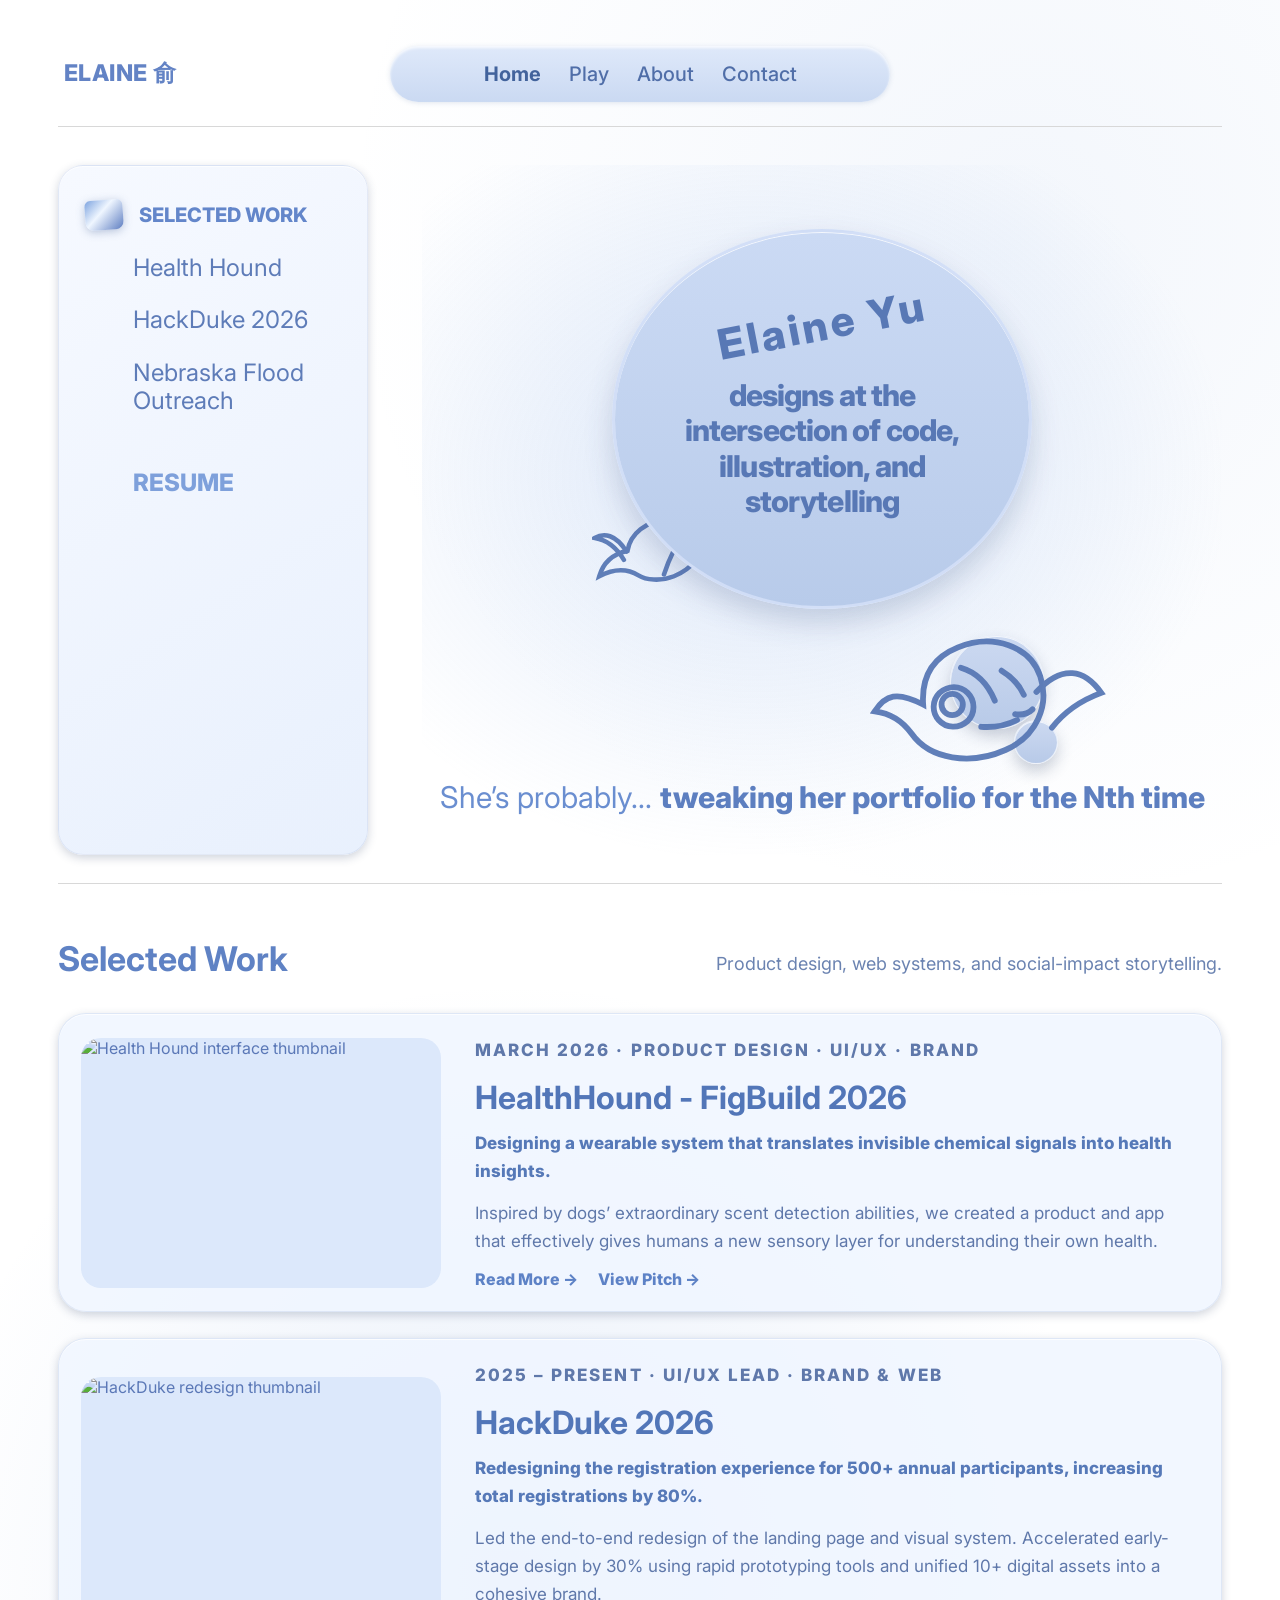
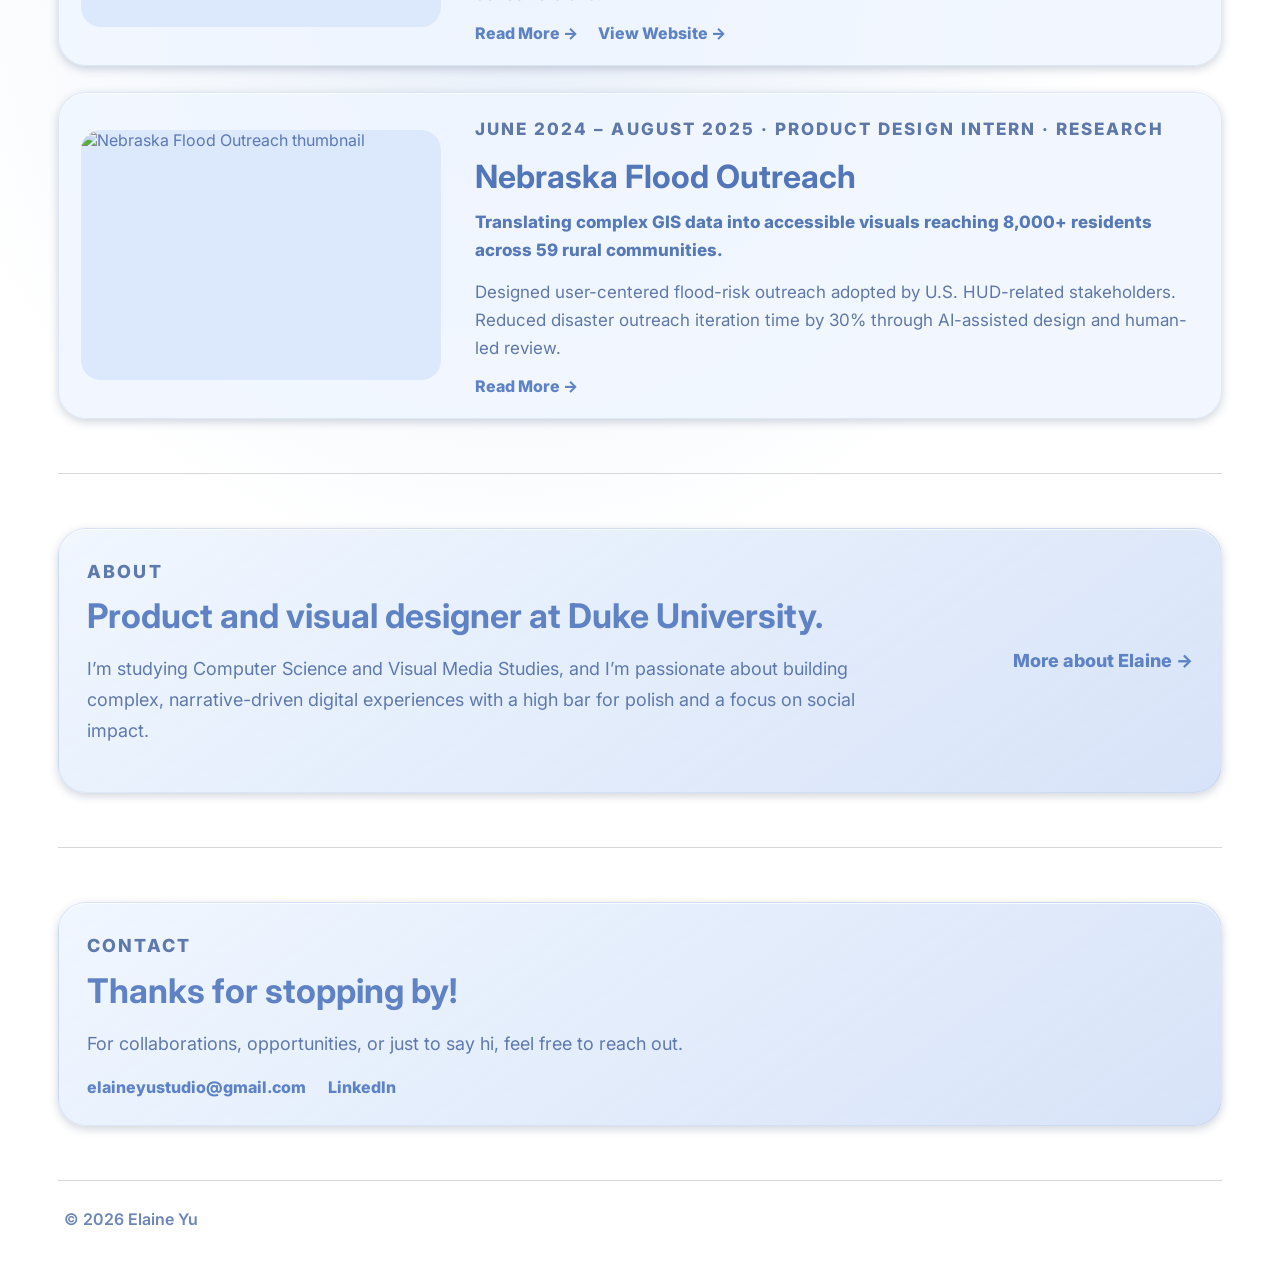
==== index.html @ 8de51269 "Add files via upload" ====
<!DOCTYPE html>
<html lang="en">
<head>
  <meta charset="UTF-8" />
  <meta name="viewport" content="width=device-width, initial-scale=1.0" />
  <title>Elaine 俞</title>
  <link rel="stylesheet" href="styles.css" />
  <link rel="preconnect" href="https://fonts.googleapis.com">
  <link rel="preconnect" href="https://fonts.gstatic.com" crossorigin>
  <link href="https://fonts.googleapis.com/css2?family=Inter:wght@300;400;500;600;700;800&display=swap" rel="stylesheet">
  <link rel="icon" href="assets/dragon png - left facing copy.png">
</head>
<body>
  <div class="page-shell">
    <header class="site-header">
      <a class="logo" href="index.html">ELAINE 俞</a>
      <nav class="top-nav" aria-label="Primary navigation">
        <a class="active" href="index.html">Home</a>
        <a href="play.html">Play</a>
        <a href="about.html">About</a>
        <a href="#contact">Contact</a>
      </nav>
    </header>

    <main>
      <section class="landing-stage" id="home">
        <aside class="side-card home-sidebar" aria-label="Selected work navigation">
          <div class="folder-title"><span class="folder-icon">▰</span><span>Selected Work</span></div>
          <a href="#healthhound">Health Hound</a>
          <a href="#hackduke">HackDuke 2026</a>
          <a href="#flood">Nebraska Flood<br>Outreach</a>
          <a class="resume-link" href="assets/Elaine Yu Resume.pdf">Resume</a>
        </aside>

        <section class="dream-panel" aria-label="Intro">
          <img class="fish fish-left" src="assets/hero/fish-left.svg" alt="" onerror="this.style.display='none'">
          <div class="bubble bubble-main">
            <div class="bubble-name">Elaine Yu</div>
            <h1>designs at the intersection of code, illustration, and storytelling</h1>
          </div>
          <div class="bubble bubble-small bubble-one"></div>
          <div class="bubble bubble-small bubble-two"></div>
          <img class="fish fish-right" src="assets/hero/fish-right.svg" alt="" onerror="this.style.display='none'">
          <p class="hero-subtitle">She’s probably... <span id="hero-action">tweaking her portfolio for the Nth time</span></p>
        </section>
      </section>

      <section class="section" id="work">
        <div class="section-heading-row">
          <h2>Selected Work</h2>
          <p>Product design, web systems, and social-impact storytelling.</p>
        </div>

        <div class="work-list">
          <article class="work-card" id="healthhound">
            <div class="work-thumb"><img src="assets/health hound/health hound ss 2.png" alt="Health Hound interface thumbnail"></div>
            <div class="work-copy">
              <p class="eyebrow">March 2026 · Product Design · UI/UX · Brand</p>
              <h3>HealthHound - FigBuild 2026</h3>
              <p class="impact">Designing a wearable system that translates invisible chemical signals into health insights.</p>
              <p>Inspired by dogs’ extraordinary scent detection abilities, we created a product and app that effectively gives humans a new sensory layer for understanding their own health.</p>
              <div class="inline-links">
                <a href="work/healthhound.html">Read More →</a>
                <a href="https://www.figma.com/deck/ydabbmcwUAiDGAld7GBEkF/HealthHound---Send-Share-vers?node-id=2-229&t=3fCmq80VfPmeaaWy-1" target="_blank" rel="noopener noreferrer">View Pitch →</a>
              </div>
            </div>
          </article>

          <article class="work-card" id="hackduke">
            <div class="work-thumb"><img src="assets/hackduke page/landing page - by elaine (better vers) + big.png" alt="HackDuke redesign thumbnail"></div>
            <div class="work-copy">
              <p class="eyebrow">2025 – Present · UI/UX Lead · Brand & Web</p>
              <h3>HackDuke 2026</h3>
              <p class="impact">Redesigning the registration experience for 500+ annual participants, increasing total registrations by 80%.</p>
              <p>Led the end-to-end redesign of the landing page and visual system. Accelerated early-stage design by 30% using rapid prototyping tools and unified 10+ digital assets into a cohesive brand.</p>
              <div class="inline-links">
                <a href="work/hackduke-2026.updated.html">Read More →</a>
                <a href="https://2026.hackduke.org/" target="_blank" rel="noopener noreferrer">View Website →</a>
              </div>
            </div>
          </article>

          <article class="work-card" id="flood">
            <div class="work-thumb"><img src="assets/NE flood page/landing page - updated.png" alt="Nebraska Flood Outreach thumbnail"></div>
            <div class="work-copy">
              <p class="eyebrow">June 2024 – August 2025 · Product Design Intern · Research</p>
              <h3>Nebraska Flood Outreach</h3>
              <p class="impact">Translating complex GIS data into accessible visuals reaching 8,000+ residents across 59 rural communities.</p>
              <p>Designed user-centered flood-risk outreach adopted by U.S. HUD-related stakeholders. Reduced disaster outreach iteration time by 30% through AI-assisted design and human-led review.</p>
              <div class="inline-links">
                <a href="work/nebraska-flood.updated.html">Read More →</a>
              </div>
            </div>
          </article>
        </div>
      </section>

      <section class="section about-preview" id="about-preview">
        <div class="soft-panel two-col">
          <div>
            <p class="eyebrow">About</p>
            <h2>Product and visual designer at Duke University.</h2>
            <p>I’m studying Computer Science and Visual Media Studies, and I’m passionate about building complex, narrative-driven digital experiences with a high bar for polish and a focus on social impact.</p>
          </div>
          <a class="round-button" href="about.html">More about Elaine →</a>
        </div>
      </section>

      <section class="section contact" id="contact">
        <div class="soft-panel">
          <p class="eyebrow">Contact</p>
          <h2>Thanks for stopping by!</h2>
          <p>For collaborations, opportunities, or just to say hi, feel free to reach out.</p>
          <div class="contact-links">
            <a href="mailto:elaineyustudio@gmail.com">elaineyustudio@gmail.com</a>
            <a href="https://www.linkedin.com/in/elaine-yu1/" target="_blank" rel="noopener noreferrer">LinkedIn</a>
          </div>
        </div>
      </section>
    </main>

    <footer class="site-footer">© <span id="year"></span> Elaine Yu</footer>
  </div>

  <script src="script.js"></script>
</body>
</html>
---- styles.css ----
:root{
  --ink:#5b78b7;
  --ink-dark:#4f6faa;
  --ink-soft:#7ea0db;
  --panel:#edf4ff;
  --panel-deep:#cbdaf4;
  --line:#d8d8d8;
  --shadow:0 3px 10px rgba(42,58,95,.22), inset 0 1px 0 rgba(255,255,255,.75);
  --shadow-big:0 14px 28px rgba(58,83,130,.22), inset 0 1px 0 rgba(255,255,255,.8);
  --radius:28px;
  --max:1820px;
}
*{box-sizing:border-box}
html{scroll-behavior:smooth}
body{
  margin:0;
  min-height:100vh;
  font-family:Inter,system-ui,-apple-system,BlinkMacSystemFont,"Segoe UI",sans-serif;
  color:var(--ink);
  background:
    radial-gradient(circle at 40% 55%, rgba(124,163,222,.18), transparent 34%),
    radial-gradient(circle at 80% 8%, rgba(124,163,222,.09), transparent 24%),
    #fff;
}
body::before{
  content:"";
  position:fixed;
  inset:0;
  pointer-events:none;
  opacity:.34;
  background-image:radial-gradient(rgba(71,93,135,.28) .65px, transparent .65px);
  background-size:18px 18px;
}
a{color:inherit}
.page-shell{
  position:relative;
  width:min(var(--max),100%);
  margin:0 auto;
  padding:46px 58px 42px;
}
.site-header{
  display:grid;
  grid-template-columns:1fr auto 1fr;
  align-items:center;
  gap:24px;
  border-bottom:1px solid var(--line);
  padding:0 6px 24px;
}
.logo{
  grid-column:1;
  justify-self:start;
  text-decoration:none;
  font-size:clamp(22px,1.8vw,32px);
  line-height:1;
  font-weight:800;
  letter-spacing:.02em;
  color:#6383c5;
}
.top-nav{
  grid-column:2;
  display:flex;
  align-items:center;
  justify-content:center;
  gap:42px;
  min-width:590px;
  padding:16px 38px;
  border-radius:999px;
  background:linear-gradient(180deg,#dfe9fa,#cad9f2);
  box-shadow:inset 0 2px 3px rgba(255,255,255,.8), 0 1px 5px rgba(75,104,154,.16);
}
.top-nav a{
  text-decoration:none;
  font-size:clamp(20px,1.35vw,27px);
  font-weight:500;
  color:#506ea8;
}
.top-nav a.active{font-weight:700;color:#42639c}
main{border-bottom:1px solid var(--line)}
.landing-stage{
  min-height:720px;
  display:grid;
  grid-template-columns:310px minmax(0,1fr);
  gap:54px;
  padding:38px 0 28px;
}
.side-card{
  background:linear-gradient(145deg,rgba(246,249,255,.98),rgba(232,240,253,.98));
  border:1px solid rgba(96,127,183,.12);
  border-radius:25px;
  box-shadow:var(--shadow);
  padding:34px 26px;
}
.home-sidebar{height:690px;align-self:start}
.folder-title,.side-card h2{
  margin:0 0 24px;
  font-size:25px;
  line-height:1.1;
  text-transform:uppercase;
  font-weight:800;
  color:#6386ca;
}
.folder-title{display:flex;align-items:center;gap:16px;font-size:20px}
.folder-icon{
  display:inline-flex;
  width:38px;height:30px;
  color:transparent;
  border-radius:6px 6px 8px 8px;
  background:linear-gradient(135deg,#7da3df,#eff6ff 42%,#5d7dc1);
  box-shadow:0 2px 8px rgba(68,96,153,.35);
  transform:rotate(-4deg);
}
.side-card a{
  display:block;
  text-decoration:none;
  margin:0 0 24px 48px;
  font-size:24px;
  line-height:1.18;
  color:#5e7cb8;
}
.side-card a:hover{text-decoration:underline}
.resume-link,.bottom-side-section h2{margin-top:54px!important;text-transform:uppercase;font-weight:800;color:#7ea0db!important}
.dream-panel{
  position:relative;
  min-height:690px;
  overflow:hidden;
  border-radius:18px;
  background:radial-gradient(ellipse at 42% 45%,rgba(148,182,235,.28),rgba(148,182,235,.12) 42%,transparent 72%);
}
.bubble-main{
  position:absolute;
  top:64px;
  left:50%;
  transform:translateX(-50%);
  width:480px;
  height:430px;
  border-radius:50%;
  display:flex;
  flex-direction:column;
  align-items:center;
  justify-content:center;
  text-align:center;
  padding:62px;
  background:linear-gradient(180deg,#cbdaf4,#b8cbea);
  color:#5878b5;
  box-shadow:var(--shadow-big);
  border:3px solid rgba(213,225,248,.85);
}
.bubble-name{
  font-size:48px;
  letter-spacing:.08em;
  font-weight:800;
  transform:rotate(-11deg);
  margin:-20px 0 28px;
}
.bubble-main h1{
  margin:0;
  font-size:34px;
  line-height:1.17;
  letter-spacing:-.03em;
  font-weight:800;
}
.bubble-small{
  position:absolute;
  border-radius:50%;
  background:linear-gradient(180deg,#ccd9f1,#b8cae8);
  border:1px solid rgba(255,255,255,.65);
  box-shadow:0 8px 15px rgba(47,63,97,.24), inset 0 1px 0 rgba(255,255,255,.8);
}
.bubble-one{width:94px;height:94px;left:66%;top:470px}.bubble-two{width:44px;height:44px;left:74%;top:555px}
.fish{position:absolute;width:160px;opacity:.9;filter:drop-shadow(0 2px 0 rgba(55,82,136,.12))}
.fish-left{left:180px;top:340px}.fish-right{right:170px;top:485px;width:220px}
.fish[src$="svg"]{display:block}
.dream-panel::before,.dream-panel::after{
  content:"";position:absolute;opacity:.95;pointer-events:none;background-repeat:no-repeat;background-size:contain;
}
.dream-panel::before{
  width:168px;height:82px;left:170px;top:342px;
  background-image:url("data:image/svg+xml,%3Csvg width='180' height='90' viewBox='0 0 180 90' fill='none' xmlns='http://www.w3.org/2000/svg'%3E%3Cpath d='M39 48c-18 4-27 14-31 28 15-8 30-9 43-1 8 5 24 7 39 1 20-8 33-25 34-42C126 17 107 8 84 12 59 16 42 29 39 48Z' stroke='%235878b5' stroke-width='5' stroke-linecap='round'/%3E%3Cpath d='M38 49C26 30 13 28 3 34c13 2 23 9 32 24M79 74c6-18 12-31 21-42M122 31c19-8 36-4 48 9-14 4-28 3-42-2' stroke='%235878b5' stroke-width='5' stroke-linecap='round'/%3E%3Ccircle cx='98' cy='25' r='7' stroke='%235878b5' stroke-width='5'/%3E%3C/svg%3E");
}
.dream-panel::after{
  width:245px;height:160px;right:110px;top:460px;
  background-image:url("data:image/svg+xml,%3Csvg width='250' height='165' viewBox='0 0 250 165' fill='none' xmlns='http://www.w3.org/2000/svg'%3E%3Cpath d='M58 82C31 68 19 72 8 89c16 2 28 9 38 23 19 27 61 33 97 17 32-14 46-46 36-76-10-31-49-45-85-30-25 10-38 29-36 59Z' stroke='%235878b5' stroke-width='6' stroke-linecap='round'/%3E%3Cpath d='M175 69c27-29 50-23 67 1-19 7-37 18-51 36M97 44c17 5 28 17 35 34M139 47c10 6 18 14 23 25M118 105c14 1 25-1 37-7M153 92c7 1 13 0 18-5M75 70c9-8 21-8 29 0 8 8 8 21 0 29-9 8-22 8-30-1-7-8-7-20 1-28Z' stroke='%235878b5' stroke-width='6' stroke-linecap='round'/%3E%3Ccircle cx='88' cy='82' r='11' stroke='%235878b5' stroke-width='6'/%3E%3C/svg%3E");
}
.hero-subtitle{
  position:absolute;
  left:0;right:0;bottom:40px;
  margin:0;
  text-align:center;
  font-size:30px;
  color:#6a8ed0;
}
#hero-action{font-weight:800;transition:opacity .2s ease;color:#5d7fc0}
.section{padding:54px 0;border-top:1px solid var(--line)}
.section-heading-row{display:flex;justify-content:space-between;gap:24px;align-items:end;margin-bottom:34px}.section-heading-row h2,.contact h2,.about-preview h2{margin:0;font-size:34px;color:#5f82c4}.section-heading-row p{max-width:520px;margin:0;font-size:18px;line-height:1.6;color:#6b83b1}.work-list{display:grid;gap:26px}.work-card{display:grid;grid-template-columns:360px 1fr;gap:34px;align-items:center;padding:22px;border-radius:28px;background:rgba(240,246,255,.82);box-shadow:var(--shadow);border:1px solid rgba(105,135,190,.14)}.work-thumb{height:250px;border-radius:20px;overflow:hidden;background:#dce8fb}.work-thumb img,.photo-card img,.art-card img,.art-card video{width:100%;height:100%;object-fit:cover;display:block}.work-copy h3{margin:4px 0 12px;font-size:32px;color:#5276b8}.eyebrow{margin:0 0 8px;font-size:13px;text-transform:uppercase;letter-spacing:.12em;font-weight:800;color:#7ea0db}.work-copy p{margin:0 0 14px;font-size:17px;line-height:1.65;color:#5f78aa}.impact{font-weight:800;color:#5679b8!important}.inline-links{display:flex;gap:20px;flex-wrap:wrap}.inline-links a,.contact-links a,.round-button{font-weight:800;text-decoration:none;color:#5d82c6}.inline-links a:hover,.contact-links a:hover,.round-button:hover{text-decoration:underline}.soft-panel{border-radius:28px;background:linear-gradient(145deg,rgba(239,246,255,.94),rgba(205,220,246,.8));box-shadow:var(--shadow);border:1px solid rgba(99,132,194,.14);padding:28px}.two-col{display:flex;align-items:center;justify-content:space-between;gap:28px}.soft-panel p{font-size:18px;line-height:1.7;color:#5e79ad;max-width:780px}.round-button{white-space:nowrap;font-size:18px}.contact-links{display:flex;gap:22px;flex-wrap:wrap}.site-footer{padding:28px 6px 0;color:#6c86b8;font-weight:600}.about-grid-page{display:grid;grid-template-columns:310px minmax(0,1fr) 690px;gap:54px;padding:38px 0 28px;min-height:690px}.tall-sidebar{min-height:690px}.side-section h2{text-transform:none;font-size:26px;margin-bottom:18px}.side-section a{margin-left:30px}.bottom-side-section{margin-top:80px}.about-content-stack{display:flex;flex-direction:column;gap:30px}.about-story{min-height:450px}.about-story h1,.about-story h2,.play-intro h1{margin:0 0 14px;color:#6386ca;font-size:24px}.about-story h2{margin-top:24px}.experience-panel h2{margin:0 0 20px;font-size:22px;color:#6386ca}.experience-row{display:grid;grid-template-columns:42px minmax(0,1fr) 140px;align-items:center;gap:16px;margin:13px 0;color:#5e7cb8;font-size:18px}.experience-row img{width:36px;height:36px;object-fit:contain}.experience-row time{font-size:12px;text-align:right}.photo-grid{display:grid;grid-template-columns:1fr 1fr;gap:22px}.photo-card{position:relative;margin:0;min-height:320px;border-radius:28px;overflow:hidden;background:linear-gradient(135deg,#d7e5fb,#b9cceb);box-shadow:var(--shadow);border:1px solid rgba(99,132,194,.14)}.photo-card figcaption{position:absolute;left:14px;right:14px;bottom:12px;text-align:center;padding:9px 14px;border-radius:14px;background:rgba(60,74,95,.7);color:#fff;font-weight:800;letter-spacing:.06em}.missing-image::before{content:"image";position:absolute;inset:0;display:grid;place-items:center;color:#fff;font-weight:800;font-size:24px}.play-page{display:grid;grid-template-columns:310px minmax(0,1fr);gap:54px;padding:38px 0 28px}.play-intro{margin-bottom:28px}.play-intro p{max-width:620px}.art-modern-grid{column-count:3;column-gap:20px}.art-card{display:inline-block;width:100%;position:relative;margin:0 0 20px;border-radius:26px;overflow:hidden;break-inside:avoid;min-height:250px;background:#cbdaf4;box-shadow:var(--shadow);transition:transform .2s ease}.art-card:hover{transform:translateY(-5px)}.art-card.wide{min-height:320px}.art-card.tall{min-height:460px}.art-card::after{content:"";position:absolute;inset:0;background:linear-gradient(transparent 58%,rgba(36,48,72,.72))}.art-card span{position:absolute;left:18px;right:18px;bottom:16px;z-index:2;display:flex;justify-content:space-between;gap:16px;align-items:end;color:#fff}.art-card b{font-size:15px}.art-card small{text-transform:uppercase;font-weight:800;font-size:12px;white-space:nowrap}
@media (max-width:1300px){.about-grid-page{grid-template-columns:290px 1fr}.photo-grid{grid-column:2;grid-template-columns:repeat(4,1fr)}.photo-card{min-height:240px}.top-nav{min-width:500px;gap:28px}.bubble-main{width:420px;height:380px}.bubble-name{font-size:42px}.bubble-main h1{font-size:30px}}
@media (max-width:900px){.page-shell{padding:28px 20px}.site-header{display:flex;flex-direction:column;align-items:flex-start}.top-nav{min-width:0;width:100%;gap:20px;justify-content:space-around;padding:13px}.top-nav a{font-size:18px}.landing-stage,.about-grid-page,.play-page{display:block}.side-card{min-height:auto;margin-bottom:28px}.home-sidebar{height:auto}.dream-panel{min-height:600px}.bubble-main{width:320px;height:320px;padding:38px}.bubble-name{font-size:32px}.bubble-main h1{font-size:24px}.hero-subtitle{font-size:22px;bottom:30px}.work-card{grid-template-columns:1fr}.work-thumb{height:220px}.section-heading-row,.two-col{display:block}.photo-grid{grid-template-columns:1fr 1fr}.art-modern-grid{column-count:1}.side-card a{margin-left:0}.fish-left,.dream-panel::before{left:20px}.fish-right,.dream-panel::after{right:20px}.bubble-one,.bubble-two{display:none}}
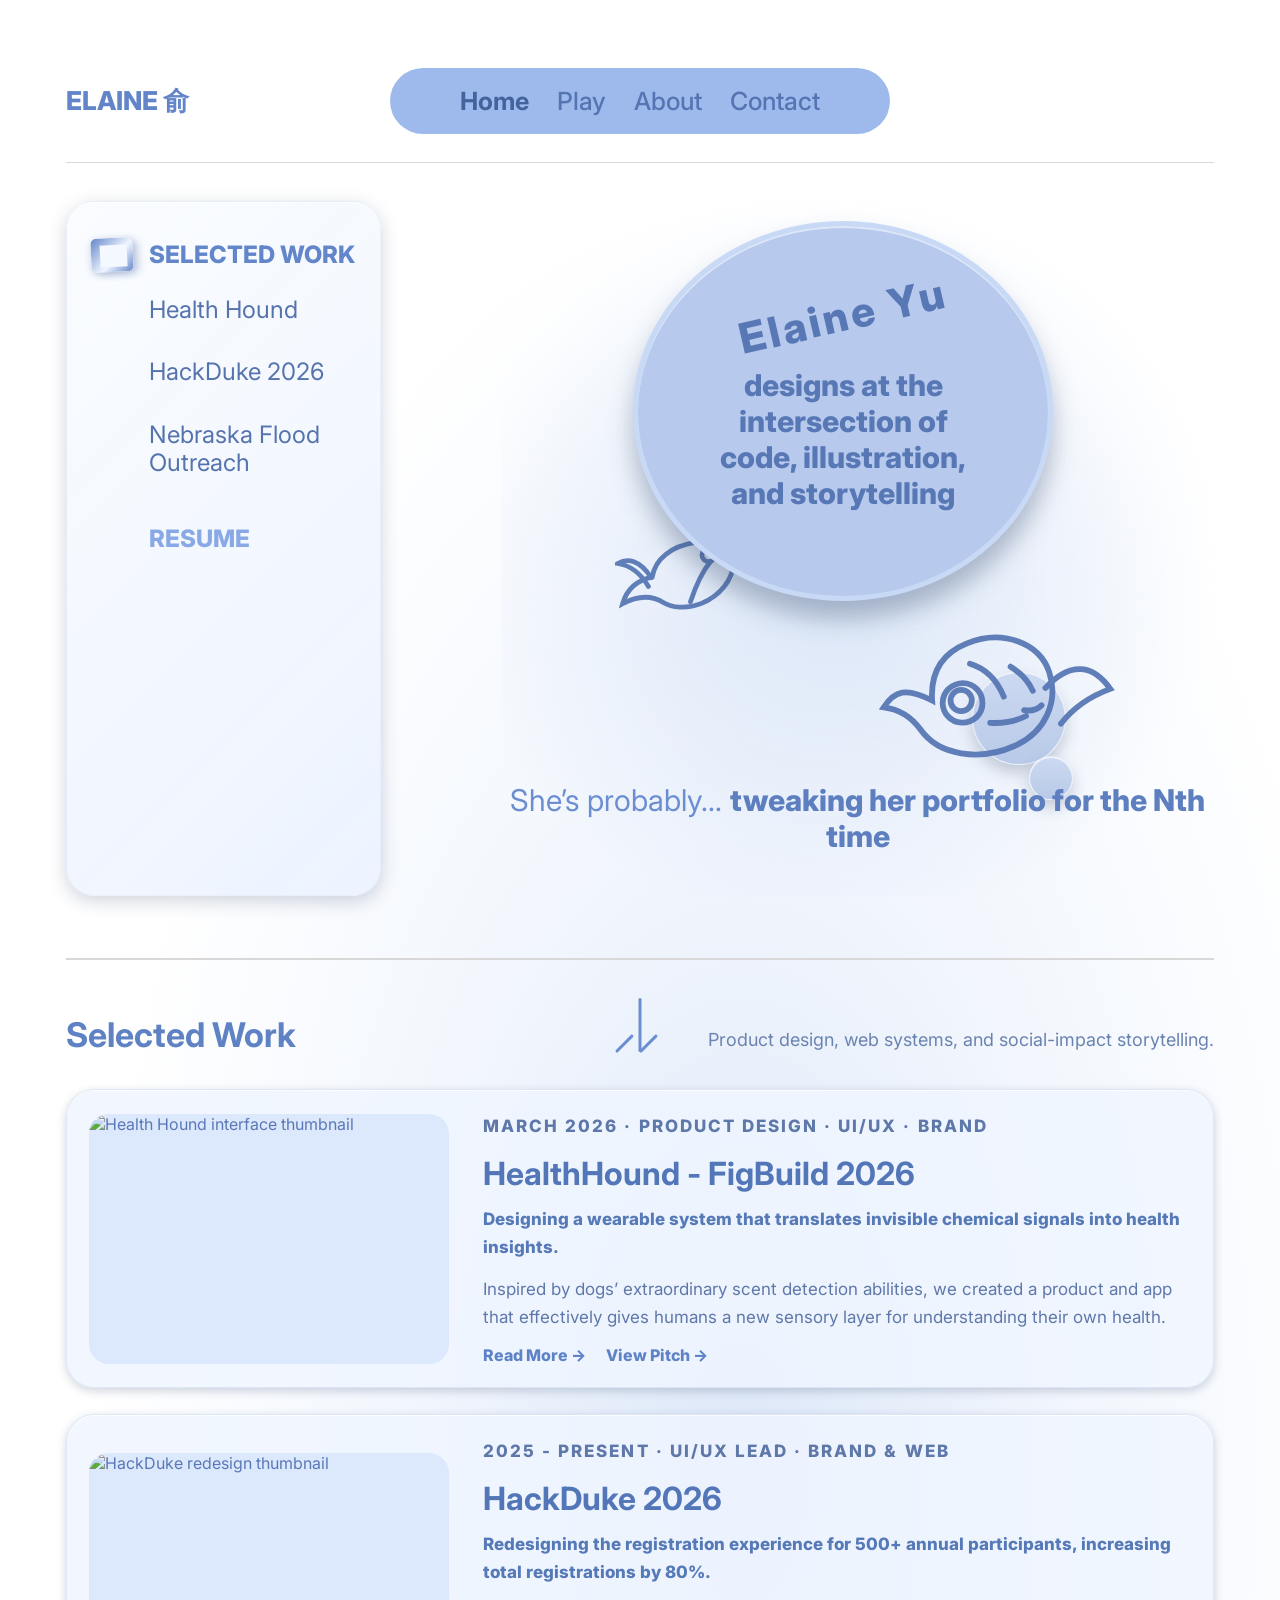
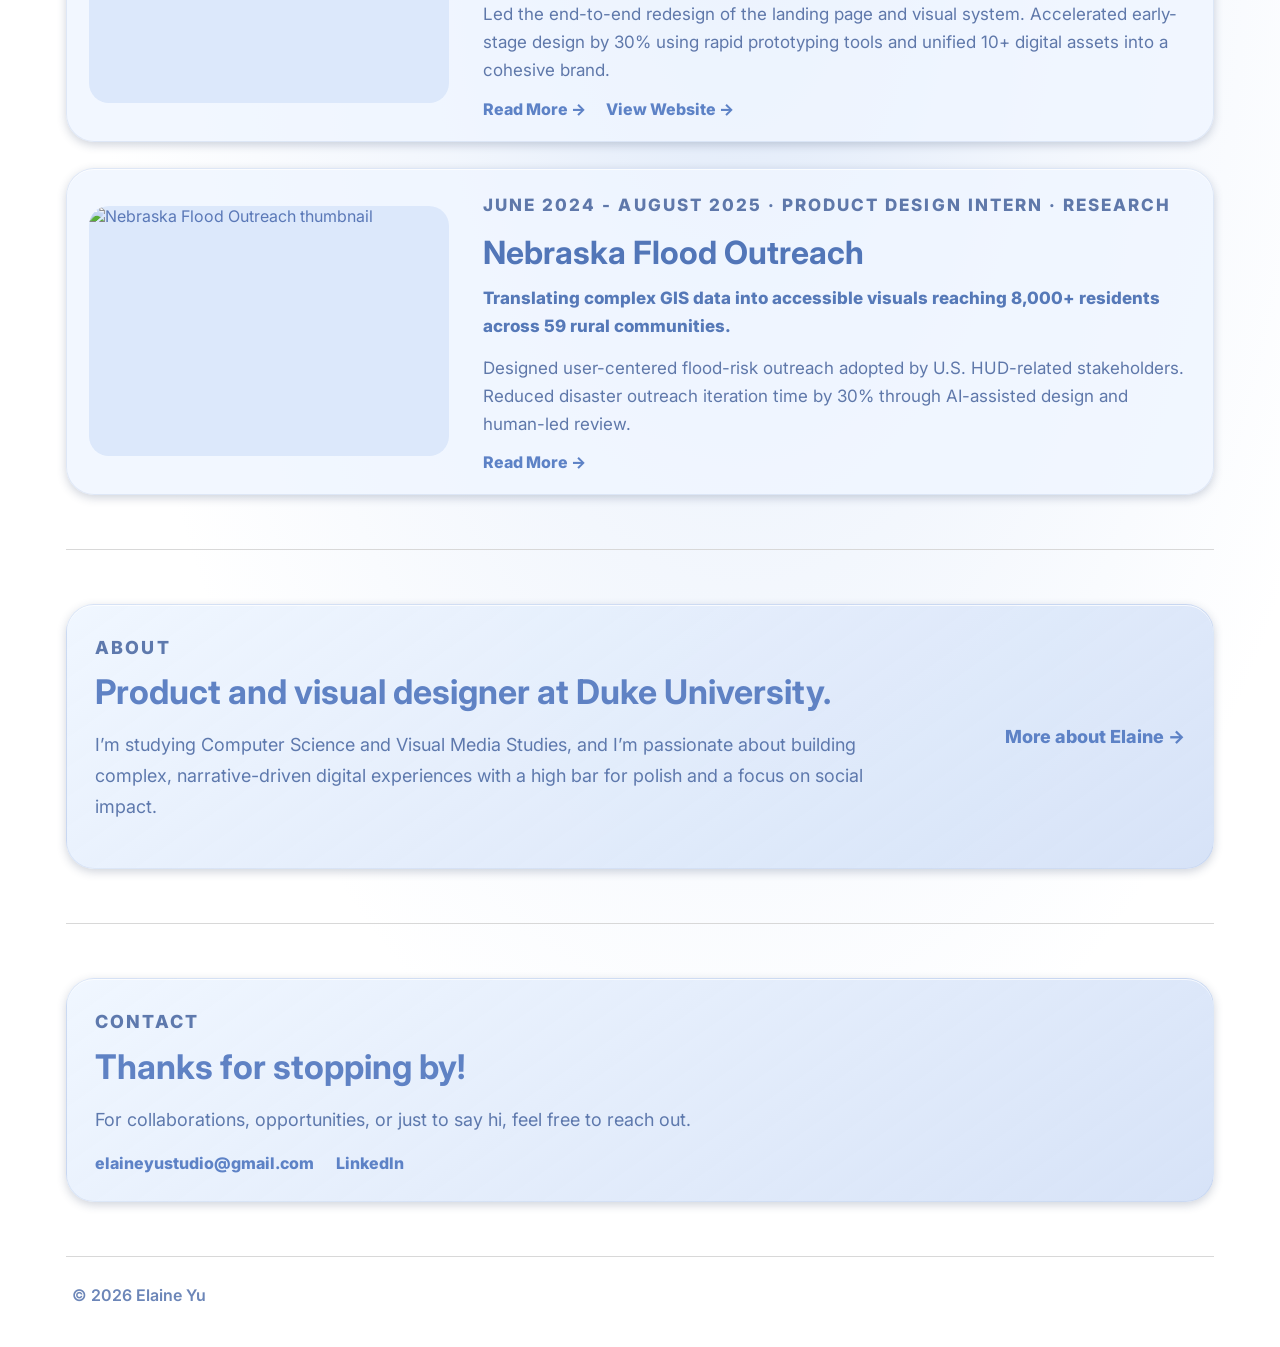
==== commit a921cefb: "codex changes to look more like figma file" ====
--- a/index.html
+++ b/index.html
@@ -3,17 +3,16 @@
 <head>
   <meta charset="UTF-8" />
   <meta name="viewport" content="width=device-width, initial-scale=1.0" />
-  <title>Elaine 俞</title>
+  <title>Elaine Yu</title>
   <link rel="stylesheet" href="styles.css" />
   <link rel="preconnect" href="https://fonts.googleapis.com">
   <link rel="preconnect" href="https://fonts.gstatic.com" crossorigin>
   <link href="https://fonts.googleapis.com/css2?family=Inter:wght@300;400;500;600;700;800&display=swap" rel="stylesheet">
-  <link rel="icon" href="assets/dragon png - left facing copy.png">
 </head>
 <body>
   <div class="page-shell">
     <header class="site-header">
-      <a class="logo" href="index.html">ELAINE 俞</a>
+      <a class="logo" href="index.html">ELAINE &#20446;</a>
       <nav class="top-nav" aria-label="Primary navigation">
         <a class="active" href="index.html">Home</a>
         <a href="play.html">Play</a>
@@ -25,7 +24,7 @@
     <main>
       <section class="landing-stage" id="home">
         <aside class="side-card home-sidebar" aria-label="Selected work navigation">
-          <div class="folder-title"><span class="folder-icon">▰</span><span>Selected Work</span></div>
+          <div class="folder-title"><span class="folder-icon"></span><span>Selected Work</span></div>
           <a href="#healthhound">Health Hound</a>
           <a href="#hackduke">HackDuke 2026</a>
           <a href="#flood">Nebraska Flood<br>Outreach</a>
@@ -33,16 +32,16 @@
         </aside>
 
         <section class="dream-panel" aria-label="Intro">
-          <img class="fish fish-left" src="assets/hero/fish-left.svg" alt="" onerror="this.style.display='none'">
           <div class="bubble bubble-main">
             <div class="bubble-name">Elaine Yu</div>
             <h1>designs at the intersection of code, illustration, and storytelling</h1>
           </div>
           <div class="bubble bubble-small bubble-one"></div>
           <div class="bubble bubble-small bubble-two"></div>
-          <img class="fish fish-right" src="assets/hero/fish-right.svg" alt="" onerror="this.style.display='none'">
-          <p class="hero-subtitle">She’s probably... <span id="hero-action">tweaking her portfolio for the Nth time</span></p>
+          <p class="hero-subtitle">She&rsquo;s probably... <span id="hero-action">tweaking her portfolio for the Nth time</span></p>
         </section>
+
+        <a class="scroll-cue" href="#work" aria-label="Scroll to selected work"></a>
       </section>
 
       <section class="section" id="work">
@@ -55,13 +54,13 @@
           <article class="work-card" id="healthhound">
             <div class="work-thumb"><img src="assets/health hound/health hound ss 2.png" alt="Health Hound interface thumbnail"></div>
             <div class="work-copy">
-              <p class="eyebrow">March 2026 · Product Design · UI/UX · Brand</p>
+              <p class="eyebrow">March 2026 &middot; Product Design &middot; UI/UX &middot; Brand</p>
               <h3>HealthHound - FigBuild 2026</h3>
               <p class="impact">Designing a wearable system that translates invisible chemical signals into health insights.</p>
-              <p>Inspired by dogs’ extraordinary scent detection abilities, we created a product and app that effectively gives humans a new sensory layer for understanding their own health.</p>
+              <p>Inspired by dogs&rsquo; extraordinary scent detection abilities, we created a product and app that effectively gives humans a new sensory layer for understanding their own health.</p>
               <div class="inline-links">
-                <a href="work/healthhound.html">Read More →</a>
-                <a href="https://www.figma.com/deck/ydabbmcwUAiDGAld7GBEkF/HealthHound---Send-Share-vers?node-id=2-229&t=3fCmq80VfPmeaaWy-1" target="_blank" rel="noopener noreferrer">View Pitch →</a>
+                <a href="work/healthhound.html">Read More &rarr;</a>
+                <a href="https://www.figma.com/deck/ydabbmcwUAiDGAld7GBEkF/HealthHound---Send-Share-vers?node-id=2-229&t=3fCmq80VfPmeaaWy-1" target="_blank" rel="noopener noreferrer">View Pitch &rarr;</a>
               </div>
             </div>
           </article>
@@ -69,13 +68,13 @@
           <article class="work-card" id="hackduke">
             <div class="work-thumb"><img src="assets/hackduke page/landing page - by elaine (better vers) + big.png" alt="HackDuke redesign thumbnail"></div>
             <div class="work-copy">
-              <p class="eyebrow">2025 – Present · UI/UX Lead · Brand & Web</p>
+              <p class="eyebrow">2025 - Present &middot; UI/UX Lead &middot; Brand &amp; Web</p>
               <h3>HackDuke 2026</h3>
               <p class="impact">Redesigning the registration experience for 500+ annual participants, increasing total registrations by 80%.</p>
               <p>Led the end-to-end redesign of the landing page and visual system. Accelerated early-stage design by 30% using rapid prototyping tools and unified 10+ digital assets into a cohesive brand.</p>
               <div class="inline-links">
-                <a href="work/hackduke-2026.updated.html">Read More →</a>
-                <a href="https://2026.hackduke.org/" target="_blank" rel="noopener noreferrer">View Website →</a>
+                <a href="work/hackduke-2026.updated.html">Read More &rarr;</a>
+                <a href="https://2026.hackduke.org/" target="_blank" rel="noopener noreferrer">View Website &rarr;</a>
               </div>
             </div>
           </article>
@@ -83,12 +82,12 @@
           <article class="work-card" id="flood">
             <div class="work-thumb"><img src="assets/NE flood page/landing page - updated.png" alt="Nebraska Flood Outreach thumbnail"></div>
             <div class="work-copy">
-              <p class="eyebrow">June 2024 – August 2025 · Product Design Intern · Research</p>
+              <p class="eyebrow">June 2024 - August 2025 &middot; Product Design Intern &middot; Research</p>
               <h3>Nebraska Flood Outreach</h3>
               <p class="impact">Translating complex GIS data into accessible visuals reaching 8,000+ residents across 59 rural communities.</p>
               <p>Designed user-centered flood-risk outreach adopted by U.S. HUD-related stakeholders. Reduced disaster outreach iteration time by 30% through AI-assisted design and human-led review.</p>
               <div class="inline-links">
-                <a href="work/nebraska-flood.updated.html">Read More →</a>
+                <a href="work/nebraska-flood.updated.html">Read More &rarr;</a>
               </div>
             </div>
           </article>
@@ -100,9 +99,9 @@
           <div>
             <p class="eyebrow">About</p>
             <h2>Product and visual designer at Duke University.</h2>
-            <p>I’m studying Computer Science and Visual Media Studies, and I’m passionate about building complex, narrative-driven digital experiences with a high bar for polish and a focus on social impact.</p>
+            <p>I&rsquo;m studying Computer Science and Visual Media Studies, and I&rsquo;m passionate about building complex, narrative-driven digital experiences with a high bar for polish and a focus on social impact.</p>
           </div>
-          <a class="round-button" href="about.html">More about Elaine →</a>
+          <a class="round-button" href="about.html">More about Elaine &rarr;</a>
         </div>
       </section>
 
@@ -119,7 +118,7 @@
       </section>
     </main>
 
-    <footer class="site-footer">© <span id="year"></span> Elaine Yu</footer>
+    <footer class="site-footer">&copy; <span id="year"></span> Elaine Yu</footer>
   </div>
 
   <script src="script.js"></script>
--- a/styles.css
+++ b/styles.css
@@ -1,14 +1,14 @@
 :root{
-  --ink:#5b78b7;
+  --ink:#5a78b7;
   --ink-dark:#4f6faa;
-  --ink-soft:#7ea0db;
+  --ink-soft:#89a9e6;
   --panel:#edf4ff;
-  --panel-deep:#cbdaf4;
+  --panel-deep:#b9cdf0;
   --line:#d8d8d8;
   --shadow:0 3px 10px rgba(42,58,95,.22), inset 0 1px 0 rgba(255,255,255,.75);
-  --shadow-big:0 14px 28px rgba(58,83,130,.22), inset 0 1px 0 rgba(255,255,255,.8);
+  --shadow-big:0 18px 24px rgba(50,70,106,.34), inset 0 2px 0 rgba(255,255,255,.55);
   --radius:28px;
-  --max:1820px;
+  --max:1980px;
 }
 *{box-sizing:border-box}
 html{scroll-behavior:smooth}
@@ -18,8 +18,7 @@
   font-family:Inter,system-ui,-apple-system,BlinkMacSystemFont,"Segoe UI",sans-serif;
   color:var(--ink);
   background:
-    radial-gradient(circle at 40% 55%, rgba(124,163,222,.18), transparent 34%),
-    radial-gradient(circle at 80% 8%, rgba(124,163,222,.09), transparent 24%),
+    radial-gradient(ellipse at 58% 50%, rgba(159,189,235,.36), rgba(194,214,245,.22) 31%, transparent 62%),
     #fff;
 }
 body::before{
@@ -27,7 +26,7 @@
   position:fixed;
   inset:0;
   pointer-events:none;
-  opacity:.34;
+  opacity:.28;
   background-image:radial-gradient(rgba(71,93,135,.28) .65px, transparent .65px);
   background-size:18px 18px;
 }
@@ -36,7 +35,7 @@
   position:relative;
   width:min(var(--max),100%);
   margin:0 auto;
-  padding:46px 58px 42px;
+  padding:68px 66px 42px;
 }
 .site-header{
   display:grid;
@@ -44,53 +43,55 @@
   align-items:center;
   gap:24px;
   border-bottom:1px solid var(--line);
-  padding:0 6px 24px;
+  padding:0 0 28px;
 }
 .logo{
   grid-column:1;
   justify-self:start;
   text-decoration:none;
-  font-size:clamp(22px,1.8vw,32px);
+  font-size:clamp(26px,1.65vw,34px);
   line-height:1;
   font-weight:800;
-  letter-spacing:.02em;
-  color:#6383c5;
+  letter-spacing:0;
+  color:#6285ca;
 }
 .top-nav{
   grid-column:2;
   display:flex;
   align-items:center;
   justify-content:center;
-  gap:42px;
-  min-width:590px;
-  padding:16px 38px;
+  gap:46px;
+  min-width:610px;
+  padding:18px 48px;
   border-radius:999px;
-  background:linear-gradient(180deg,#dfe9fa,#cad9f2);
-  box-shadow:inset 0 2px 3px rgba(255,255,255,.8), 0 1px 5px rgba(75,104,154,.16);
+  background:#9eb9eb;
+  box-shadow:none;
 }
 .top-nav a{
   text-decoration:none;
-  font-size:clamp(20px,1.35vw,27px);
+  font-size:clamp(25px,1.7vw,32px);
   font-weight:500;
-  color:#506ea8;
+  color:#5574b2;
 }
 .top-nav a.active{font-weight:700;color:#42639c}
 main{border-bottom:1px solid var(--line)}
 .landing-stage{
-  min-height:720px;
+  position:relative;
+  min-height:calc(100vh - 204px);
   display:grid;
-  grid-template-columns:310px minmax(0,1fr);
-  gap:54px;
-  padding:38px 0 28px;
+  grid-template-columns:315px minmax(0,1fr);
+  gap:120px;
+  padding:38px 0 62px;
+  border-bottom:1px solid var(--line);
 }
 .side-card{
-  background:linear-gradient(145deg,rgba(246,249,255,.98),rgba(232,240,253,.98));
-  border:1px solid rgba(96,127,183,.12);
-  border-radius:25px;
-  box-shadow:var(--shadow);
-  padding:34px 26px;
-}
-.home-sidebar{height:690px;align-self:start}
+  background:linear-gradient(135deg,rgba(250,252,255,.98),rgba(236,243,255,.96));
+  border:1px solid rgba(96,127,183,.08);
+  border-radius:28px;
+  box-shadow:0 5px 18px rgba(42,58,95,.22), inset 0 1px 0 rgba(255,255,255,.9);
+  padding:36px 24px;
+}
+.home-sidebar{height:695px;align-self:start}
 .folder-title,.side-card h2{
   margin:0 0 24px;
   font-size:25px;
@@ -99,64 +100,65 @@
   font-weight:800;
   color:#6386ca;
 }
-.folder-title{display:flex;align-items:center;gap:16px;font-size:20px}
+.folder-title{display:flex;align-items:center;gap:16px;font-size:24px;white-space:nowrap}
 .folder-icon{
   display:inline-flex;
-  width:38px;height:30px;
-  color:transparent;
-  border-radius:6px 6px 8px 8px;
-  background:linear-gradient(135deg,#7da3df,#eff6ff 42%,#5d7dc1);
-  box-shadow:0 2px 8px rgba(68,96,153,.35);
-  transform:rotate(-4deg);
+  width:42px;height:34px;
+  border-radius:6px;
+  background:
+    linear-gradient(#f4f8ff,#f4f8ff) 9px 7px/27px 22px no-repeat,
+    linear-gradient(135deg,#6386ca,#f0f6ff 58%,#6386ca);
+  box-shadow:6px 3px 7px rgba(68,96,153,.22), 0 2px 7px rgba(68,96,153,.28);
+  transform:rotate(-3deg);
 }
 .side-card a{
   display:block;
   text-decoration:none;
-  margin:0 0 24px 48px;
+  margin:0 0 34px 58px;
   font-size:24px;
   line-height:1.18;
-  color:#5e7cb8;
+  color:#5573ad;
 }
 .side-card a:hover{text-decoration:underline}
-.resume-link,.bottom-side-section h2{margin-top:54px!important;text-transform:uppercase;font-weight:800;color:#7ea0db!important}
+.resume-link,.bottom-side-section h2{margin-top:48px!important;text-transform:uppercase;font-weight:800;color:#89a9e6!important}
 .dream-panel{
   position:relative;
-  min-height:690px;
-  overflow:hidden;
-  border-radius:18px;
-  background:radial-gradient(ellipse at 42% 45%,rgba(148,182,235,.28),rgba(148,182,235,.12) 42%,transparent 72%);
+  min-height:695px;
+  overflow:visible;
+  border-radius:0;
+  background:radial-gradient(ellipse at 47% 52%,rgba(154,185,234,.31),rgba(191,211,243,.22) 40%,transparent 72%);
 }
 .bubble-main{
   position:absolute;
-  top:64px;
-  left:50%;
+  top:20px;
+  left:48%;
   transform:translateX(-50%);
-  width:480px;
-  height:430px;
+  width:500px;
+  height:450px;
   border-radius:50%;
   display:flex;
   flex-direction:column;
   align-items:center;
   justify-content:center;
   text-align:center;
-  padding:62px;
-  background:linear-gradient(180deg,#cbdaf4,#b8cbea);
+  padding:72px;
+  background:#b7caee;
   color:#5878b5;
   box-shadow:var(--shadow-big);
-  border:3px solid rgba(213,225,248,.85);
+  border:5px solid rgba(206,222,249,.78);
 }
 .bubble-name{
-  font-size:48px;
+  font-size:49px;
   letter-spacing:.08em;
   font-weight:800;
-  transform:rotate(-11deg);
-  margin:-20px 0 28px;
+  transform:rotate(-13deg);
+  margin:-22px 0 26px;
 }
 .bubble-main h1{
   margin:0;
-  font-size:34px;
-  line-height:1.17;
-  letter-spacing:-.03em;
+  font-size:35px;
+  line-height:1.2;
+  letter-spacing:0;
   font-weight:800;
 }
 .bubble-small{
@@ -167,30 +169,50 @@
   box-shadow:0 8px 15px rgba(47,63,97,.24), inset 0 1px 0 rgba(255,255,255,.8);
 }
 .bubble-one{width:94px;height:94px;left:66%;top:470px}.bubble-two{width:44px;height:44px;left:74%;top:555px}
-.fish{position:absolute;width:160px;opacity:.9;filter:drop-shadow(0 2px 0 rgba(55,82,136,.12))}
-.fish-left{left:180px;top:340px}.fish-right{right:170px;top:485px;width:220px}
-.fish[src$="svg"]{display:block}
 .dream-panel::before,.dream-panel::after{
   content:"";position:absolute;opacity:.95;pointer-events:none;background-repeat:no-repeat;background-size:contain;
 }
 .dream-panel::before{
-  width:168px;height:82px;left:170px;top:342px;
+  width:172px;height:86px;left:16%;top:330px;
   background-image:url("data:image/svg+xml,%3Csvg width='180' height='90' viewBox='0 0 180 90' fill='none' xmlns='http://www.w3.org/2000/svg'%3E%3Cpath d='M39 48c-18 4-27 14-31 28 15-8 30-9 43-1 8 5 24 7 39 1 20-8 33-25 34-42C126 17 107 8 84 12 59 16 42 29 39 48Z' stroke='%235878b5' stroke-width='5' stroke-linecap='round'/%3E%3Cpath d='M38 49C26 30 13 28 3 34c13 2 23 9 32 24M79 74c6-18 12-31 21-42M122 31c19-8 36-4 48 9-14 4-28 3-42-2' stroke='%235878b5' stroke-width='5' stroke-linecap='round'/%3E%3Ccircle cx='98' cy='25' r='7' stroke='%235878b5' stroke-width='5'/%3E%3C/svg%3E");
 }
 .dream-panel::after{
-  width:245px;height:160px;right:110px;top:460px;
+  width:245px;height:160px;right:13%;top:420px;
   background-image:url("data:image/svg+xml,%3Csvg width='250' height='165' viewBox='0 0 250 165' fill='none' xmlns='http://www.w3.org/2000/svg'%3E%3Cpath d='M58 82C31 68 19 72 8 89c16 2 28 9 38 23 19 27 61 33 97 17 32-14 46-46 36-76-10-31-49-45-85-30-25 10-38 29-36 59Z' stroke='%235878b5' stroke-width='6' stroke-linecap='round'/%3E%3Cpath d='M175 69c27-29 50-23 67 1-19 7-37 18-51 36M97 44c17 5 28 17 35 34M139 47c10 6 18 14 23 25M118 105c14 1 25-1 37-7M153 92c7 1 13 0 18-5M75 70c9-8 21-8 29 0 8 8 8 21 0 29-9 8-22 8-30-1-7-8-7-20 1-28Z' stroke='%235878b5' stroke-width='6' stroke-linecap='round'/%3E%3Ccircle cx='88' cy='82' r='11' stroke='%235878b5' stroke-width='6'/%3E%3C/svg%3E");
 }
 .hero-subtitle{
   position:absolute;
-  left:0;right:0;bottom:40px;
+  left:0;right:0;bottom:42px;
   margin:0;
   text-align:center;
   font-size:30px;
+  color:#6b8ed1;
+}
+#hero-action{font-weight:800;transition:opacity .2s ease;color:#5d7fc0}
+.scroll-cue{
+  position:absolute;
+  left:50%;
+  bottom:-94px;
+  width:44px;
+  height:60px;
+  transform:translateX(-50%);
   color:#6a8ed0;
-}
-#hero-action{font-weight:800;transition:opacity .2s ease;color:#5d7fc0}
+  text-decoration:none;
+}
+.scroll-cue::before,
+.scroll-cue::after{
+  content:"";
+  position:absolute;
+  left:50%;
+  bottom:0;
+  width:3px;
+  background:currentColor;
+  border-radius:999px;
+  transform-origin:bottom center;
+}
+.scroll-cue::before{height:54px;transform:translateX(-50%)}
+.scroll-cue::after{height:24px;transform:translateX(-50%) rotate(45deg);box-shadow:-17px 17px 0 currentColor}
 .section{padding:54px 0;border-top:1px solid var(--line)}
 .section-heading-row{display:flex;justify-content:space-between;gap:24px;align-items:end;margin-bottom:34px}.section-heading-row h2,.contact h2,.about-preview h2{margin:0;font-size:34px;color:#5f82c4}.section-heading-row p{max-width:520px;margin:0;font-size:18px;line-height:1.6;color:#6b83b1}.work-list{display:grid;gap:26px}.work-card{display:grid;grid-template-columns:360px 1fr;gap:34px;align-items:center;padding:22px;border-radius:28px;background:rgba(240,246,255,.82);box-shadow:var(--shadow);border:1px solid rgba(105,135,190,.14)}.work-thumb{height:250px;border-radius:20px;overflow:hidden;background:#dce8fb}.work-thumb img,.photo-card img,.art-card img,.art-card video{width:100%;height:100%;object-fit:cover;display:block}.work-copy h3{margin:4px 0 12px;font-size:32px;color:#5276b8}.eyebrow{margin:0 0 8px;font-size:13px;text-transform:uppercase;letter-spacing:.12em;font-weight:800;color:#7ea0db}.work-copy p{margin:0 0 14px;font-size:17px;line-height:1.65;color:#5f78aa}.impact{font-weight:800;color:#5679b8!important}.inline-links{display:flex;gap:20px;flex-wrap:wrap}.inline-links a,.contact-links a,.round-button{font-weight:800;text-decoration:none;color:#5d82c6}.inline-links a:hover,.contact-links a:hover,.round-button:hover{text-decoration:underline}.soft-panel{border-radius:28px;background:linear-gradient(145deg,rgba(239,246,255,.94),rgba(205,220,246,.8));box-shadow:var(--shadow);border:1px solid rgba(99,132,194,.14);padding:28px}.two-col{display:flex;align-items:center;justify-content:space-between;gap:28px}.soft-panel p{font-size:18px;line-height:1.7;color:#5e79ad;max-width:780px}.round-button{white-space:nowrap;font-size:18px}.contact-links{display:flex;gap:22px;flex-wrap:wrap}.site-footer{padding:28px 6px 0;color:#6c86b8;font-weight:600}.about-grid-page{display:grid;grid-template-columns:310px minmax(0,1fr) 690px;gap:54px;padding:38px 0 28px;min-height:690px}.tall-sidebar{min-height:690px}.side-section h2{text-transform:none;font-size:26px;margin-bottom:18px}.side-section a{margin-left:30px}.bottom-side-section{margin-top:80px}.about-content-stack{display:flex;flex-direction:column;gap:30px}.about-story{min-height:450px}.about-story h1,.about-story h2,.play-intro h1{margin:0 0 14px;color:#6386ca;font-size:24px}.about-story h2{margin-top:24px}.experience-panel h2{margin:0 0 20px;font-size:22px;color:#6386ca}.experience-row{display:grid;grid-template-columns:42px minmax(0,1fr) 140px;align-items:center;gap:16px;margin:13px 0;color:#5e7cb8;font-size:18px}.experience-row img{width:36px;height:36px;object-fit:contain}.experience-row time{font-size:12px;text-align:right}.photo-grid{display:grid;grid-template-columns:1fr 1fr;gap:22px}.photo-card{position:relative;margin:0;min-height:320px;border-radius:28px;overflow:hidden;background:linear-gradient(135deg,#d7e5fb,#b9cceb);box-shadow:var(--shadow);border:1px solid rgba(99,132,194,.14)}.photo-card figcaption{position:absolute;left:14px;right:14px;bottom:12px;text-align:center;padding:9px 14px;border-radius:14px;background:rgba(60,74,95,.7);color:#fff;font-weight:800;letter-spacing:.06em}.missing-image::before{content:"image";position:absolute;inset:0;display:grid;place-items:center;color:#fff;font-weight:800;font-size:24px}.play-page{display:grid;grid-template-columns:310px minmax(0,1fr);gap:54px;padding:38px 0 28px}.play-intro{margin-bottom:28px}.play-intro p{max-width:620px}.art-modern-grid{column-count:3;column-gap:20px}.art-card{display:inline-block;width:100%;position:relative;margin:0 0 20px;border-radius:26px;overflow:hidden;break-inside:avoid;min-height:250px;background:#cbdaf4;box-shadow:var(--shadow);transition:transform .2s ease}.art-card:hover{transform:translateY(-5px)}.art-card.wide{min-height:320px}.art-card.tall{min-height:460px}.art-card::after{content:"";position:absolute;inset:0;background:linear-gradient(transparent 58%,rgba(36,48,72,.72))}.art-card span{position:absolute;left:18px;right:18px;bottom:16px;z-index:2;display:flex;justify-content:space-between;gap:16px;align-items:end;color:#fff}.art-card b{font-size:15px}.art-card small{text-transform:uppercase;font-weight:800;font-size:12px;white-space:nowrap}
 @media (max-width:1300px){.about-grid-page{grid-template-columns:290px 1fr}.photo-grid{grid-column:2;grid-template-columns:repeat(4,1fr)}.photo-card{min-height:240px}.top-nav{min-width:500px;gap:28px}.bubble-main{width:420px;height:380px}.bubble-name{font-size:42px}.bubble-main h1{font-size:30px}}
-@media (max-width:900px){.page-shell{padding:28px 20px}.site-header{display:flex;flex-direction:column;align-items:flex-start}.top-nav{min-width:0;width:100%;gap:20px;justify-content:space-around;padding:13px}.top-nav a{font-size:18px}.landing-stage,.about-grid-page,.play-page{display:block}.side-card{min-height:auto;margin-bottom:28px}.home-sidebar{height:auto}.dream-panel{min-height:600px}.bubble-main{width:320px;height:320px;padding:38px}.bubble-name{font-size:32px}.bubble-main h1{font-size:24px}.hero-subtitle{font-size:22px;bottom:30px}.work-card{grid-template-columns:1fr}.work-thumb{height:220px}.section-heading-row,.two-col{display:block}.photo-grid{grid-template-columns:1fr 1fr}.art-modern-grid{column-count:1}.side-card a{margin-left:0}.fish-left,.dream-panel::before{left:20px}.fish-right,.dream-panel::after{right:20px}.bubble-one,.bubble-two{display:none}}
+@media (max-width:900px){body{overflow-x:hidden}.page-shell{padding:28px 20px}.site-header{display:flex;flex-direction:column;align-items:flex-start;width:100%}.top-nav{display:grid;grid-template-columns:repeat(4,1fr);min-width:0;width:calc(100vw - 40px);max-width:calc(100vw - 40px);gap:0;justify-content:stretch;padding:12px 8px}.top-nav a{font-size:15px;text-align:center}.landing-stage,.about-grid-page,.play-page{display:block}.side-card{min-height:auto;margin-bottom:28px}.home-sidebar{height:auto}.dream-panel{min-height:600px}.bubble-main{width:320px;height:320px;padding:38px}.bubble-name{font-size:32px}.bubble-main h1{font-size:24px}.hero-subtitle{font-size:22px;bottom:30px}.work-card{grid-template-columns:1fr}.work-thumb{height:220px}.section-heading-row,.two-col{display:block}.photo-grid{grid-template-columns:1fr 1fr}.art-modern-grid{column-count:1}.side-card a{margin-left:0}.fish-left,.dream-panel::before{left:20px}.fish-right,.dream-panel::after{right:20px}.bubble-one,.bubble-two{display:none}}
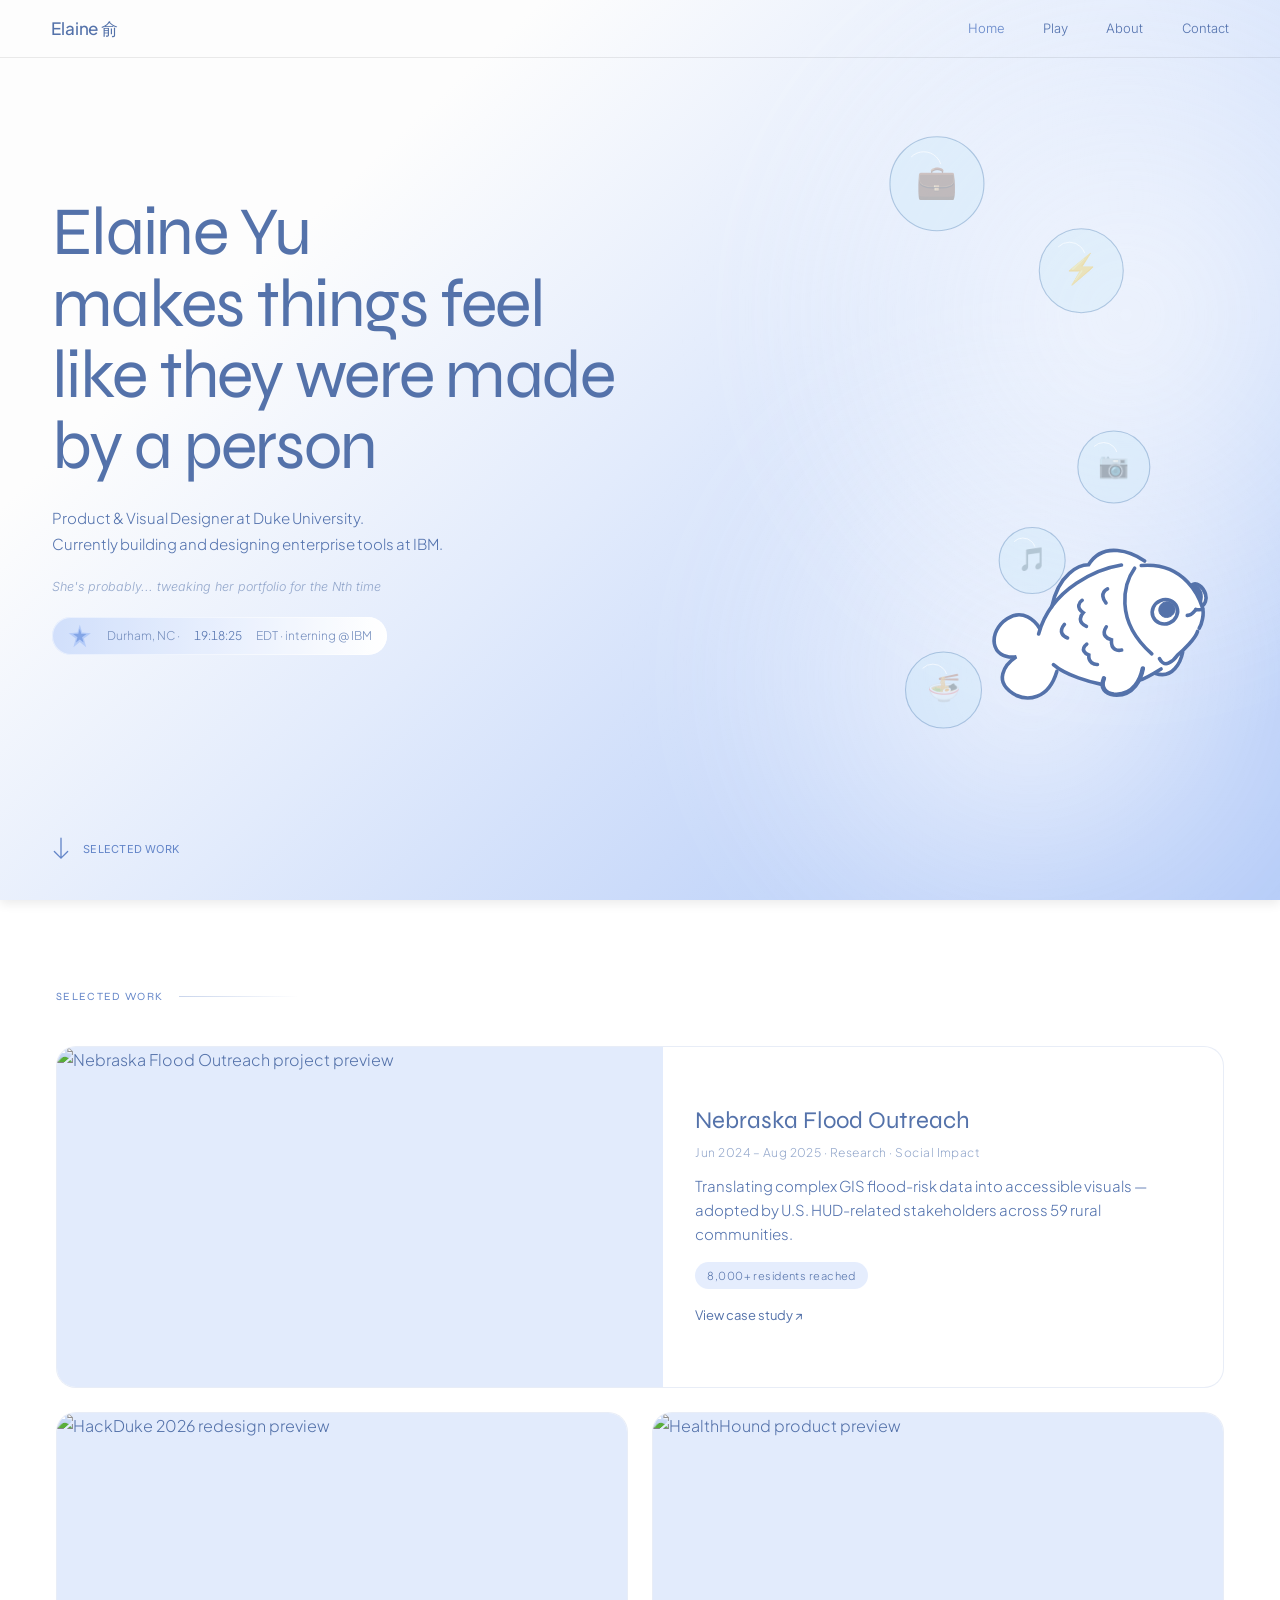
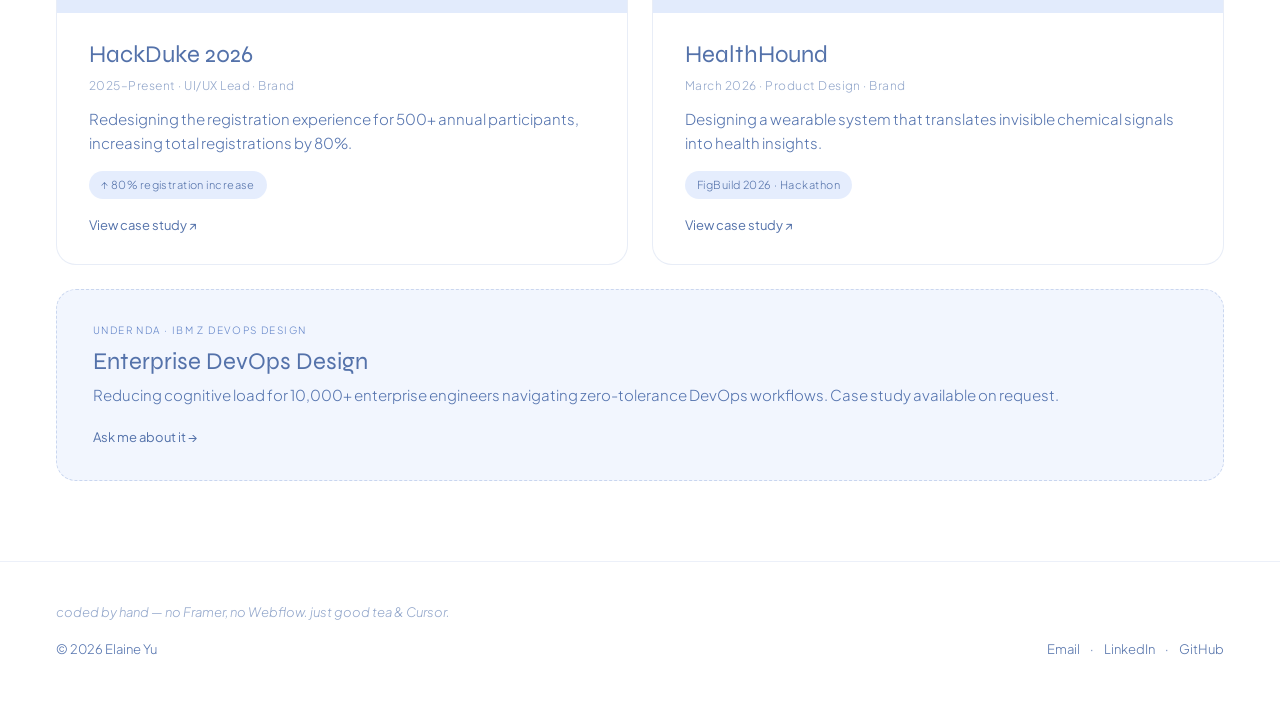
==== commit 92e95279: "cursor basically reformatted the whole thing" ====
--- a/index.html
+++ b/index.html
@@ -3,124 +3,155 @@
 <head>
   <meta charset="UTF-8" />
   <meta name="viewport" content="width=device-width, initial-scale=1.0" />
-  <title>Elaine Yu</title>
-  <link rel="stylesheet" href="styles.css" />
-  <link rel="preconnect" href="https://fonts.googleapis.com">
-  <link rel="preconnect" href="https://fonts.gstatic.com" crossorigin>
-  <link href="https://fonts.googleapis.com/css2?family=Inter:wght@300;400;500;600;700;800&display=swap" rel="stylesheet">
+  <title>Elaine Yu — Product & Visual Designer</title>
+  <link rel="preconnect" href="https://fonts.googleapis.com" />
+  <link rel="preconnect" href="https://fonts.gstatic.com" crossorigin />
+  <link href="https://fonts.googleapis.com/css2?family=Inter:ital,wght@0,400;0,500;1,400;1,500&family=Plus+Jakarta+Sans:ital,wght@0,300;0,400;0,500;1,400;1,500&family=Syne:wght@400;500&display=swap" rel="stylesheet" />
+  <link rel="stylesheet" href="style.css" />
 </head>
 <body>
-  <div class="page-shell">
-    <header class="site-header">
-      <a class="logo" href="index.html">ELAINE &#20446;</a>
-      <nav class="top-nav" aria-label="Primary navigation">
-        <a class="active" href="index.html">Home</a>
-        <a href="play.html">Play</a>
-        <a href="about.html">About</a>
-        <a href="#contact">Contact</a>
-      </nav>
-    </header>
+  <header class="site-nav">
+    <a class="nav-logo" href="index.html">Elaine 俞</a>
+    <nav class="nav-links" aria-label="Primary navigation">
+      <a class="active" href="index.html">Home</a>
+      <a href="play.html">Play</a>
+      <a href="about.html">About</a>
+      <a href="mailto:elaineyustudio@gmail.com">Contact</a>
+    </nav>
+  </header>
 
-    <main>
-      <section class="landing-stage" id="home">
-        <aside class="side-card home-sidebar" aria-label="Selected work navigation">
-          <div class="folder-title"><span class="folder-icon"></span><span>Selected Work</span></div>
-          <a href="#healthhound">Health Hound</a>
-          <a href="#hackduke">HackDuke 2026</a>
-          <a href="#flood">Nebraska Flood<br>Outreach</a>
-          <a class="resume-link" href="assets/Elaine Yu Resume.pdf">Resume</a>
-        </aside>
+  <main>
+    <section class="hero" id="home">
+      <div class="hero-blur hero-blur-a" aria-hidden="true"></div>
+      <div class="hero-blur hero-blur-b" aria-hidden="true"></div>
 
-        <section class="dream-panel" aria-label="Intro">
-          <div class="bubble bubble-main">
-            <div class="bubble-name">Elaine Yu</div>
-            <h1>designs at the intersection of code, illustration, and storytelling</h1>
+      <div class="hero-inner">
+        <div class="hero-text">
+          <h1 class="hero-headline anim-in" style="--delay:150ms">
+            Elaine Yu<br />
+            <span class="headline-accent">makes things feel</span><br />
+            like they were made<br />
+            by a person
+          </h1>
+          <p class="hero-desc anim-in" style="--delay:260ms">
+            Product &amp; Visual Designer at Duke University.<br />
+            Currently building and designing enterprise tools at IBM.
+          </p>
+          <p class="hero-rotating anim-in" style="--delay:440ms">
+            She's probably... <span id="rotating-phrase">tweaking her portfolio for the Nth time</span>
+          </p>
+          <div class="status-pill anim-in" style="--delay:360ms">
+            <span class="status-star" aria-hidden="true">
+              <svg width="22" height="22" viewBox="0 0 88 86" fill="none">
+                <path d="M44 4 L52 32 L82 34 L58 52 L66 82 L44 64 L22 82 L30 52 L6 34 L36 32 Z" fill="#B4CBF8"/>
+                <path d="M44 18 L49 36 L67 37 L52 48 L57 66 L44 56 L31 66 L36 48 L21 37 L39 36 Z" fill="#84A6E7"/>
+              </svg>
+            </span>
+            Durham, NC · <span id="live-time" class="live-time">--:--:--</span> EDT · interning @ IBM
           </div>
-          <div class="bubble bubble-small bubble-one"></div>
-          <div class="bubble bubble-small bubble-two"></div>
-          <p class="hero-subtitle">She&rsquo;s probably... <span id="hero-action">tweaking her portfolio for the Nth time</span></p>
-        </section>
-
-        <a class="scroll-cue" href="#work" aria-label="Scroll to selected work"></a>
-      </section>
-
-      <section class="section" id="work">
-        <div class="section-heading-row">
-          <h2>Selected Work</h2>
-          <p>Product design, web systems, and social-impact storytelling.</p>
         </div>
 
-        <div class="work-list">
-          <article class="work-card" id="healthhound">
-            <div class="work-thumb"><img src="assets/health hound/health hound ss 2.png" alt="Health Hound interface thumbnail"></div>
-            <div class="work-copy">
-              <p class="eyebrow">March 2026 &middot; Product Design &middot; UI/UX &middot; Brand</p>
-              <h3>HealthHound - FigBuild 2026</h3>
-              <p class="impact">Designing a wearable system that translates invisible chemical signals into health insights.</p>
-              <p>Inspired by dogs&rsquo; extraordinary scent detection abilities, we created a product and app that effectively gives humans a new sensory layer for understanding their own health.</p>
-              <div class="inline-links">
-                <a href="work/healthhound.html">Read More &rarr;</a>
-                <a href="https://www.figma.com/deck/ydabbmcwUAiDGAld7GBEkF/HealthHound---Send-Share-vers?node-id=2-229&t=3fCmq80VfPmeaaWy-1" target="_blank" rel="noopener noreferrer">View Pitch &rarr;</a>
-              </div>
+        <div class="hero-visual">
+          <canvas id="amb-canvas" aria-hidden="true"></canvas>
+          <canvas id="fish-canvas" aria-hidden="true"></canvas>
+        </div>
+      </div>
+
+      <a class="scroll-cue anim-in" href="#work" style="--delay:950ms">
+        <svg class="scroll-arrow" width="20" height="28" viewBox="0 0 48 65" fill="none" aria-hidden="true">
+          <path d="M24 4 L24 52 M24 52 L8 36 M24 52 L40 36" stroke="currentColor" stroke-width="3.15" stroke-linecap="round" stroke-linejoin="round"/>
+        </svg>
+        SELECTED WORK
+      </a>
+    </section>
+
+    <section class="work-section" id="work">
+      <div class="section-label">Selected Work</div>
+
+      <article class="work-card work-featured reveal">
+        <a class="work-card-link" href="work/nebraska-flood.html">
+          <div class="work-card-media">
+            <img src="https://ela1ne0.github.io/assets/NE%20flood%20page/landing%20page%20-%20updated.png" alt="Nebraska Flood Outreach project preview" loading="lazy" />
+          </div>
+          <div class="work-card-copy">
+            <h2>Nebraska Flood Outreach</h2>
+            <p class="work-meta">Jun 2024 – Aug 2025 · Research · Social Impact</p>
+            <p class="work-desc">Translating complex GIS flood-risk data into accessible visuals — adopted by U.S. HUD-related stakeholders across 59 rural communities.</p>
+            <span class="work-stat">8,000+ residents reached</span>
+            <span class="work-cta">View case study ↗</span>
+          </div>
+        </a>
+      </article>
+
+      <div class="work-grid">
+        <article class="work-card reveal" style="--reveal-delay:80ms">
+          <a class="work-card-link" href="work/hackduke-2026.html">
+            <div class="work-card-media">
+              <img src="https://ela1ne0.github.io/assets/hackduke%20page/landing%20page%20-%20by%20elaine%20(better%20vers)%20+%20big.png" alt="HackDuke 2026 redesign preview" loading="lazy" />
             </div>
-          </article>
+            <div class="work-card-copy">
+              <h2>HackDuke 2026</h2>
+              <p class="work-meta">2025–Present · UI/UX Lead · Brand</p>
+              <p class="work-desc">Redesigning the registration experience for 500+ annual participants, increasing total registrations by 80%.</p>
+              <span class="work-stat">↑ 80% registration increase</span>
+              <span class="work-cta">View case study ↗</span>
+            </div>
+          </a>
+        </article>
 
-          <article class="work-card" id="hackduke">
-            <div class="work-thumb"><img src="assets/hackduke page/landing page - by elaine (better vers) + big.png" alt="HackDuke redesign thumbnail"></div>
-            <div class="work-copy">
-              <p class="eyebrow">2025 - Present &middot; UI/UX Lead &middot; Brand &amp; Web</p>
-              <h3>HackDuke 2026</h3>
-              <p class="impact">Redesigning the registration experience for 500+ annual participants, increasing total registrations by 80%.</p>
-              <p>Led the end-to-end redesign of the landing page and visual system. Accelerated early-stage design by 30% using rapid prototyping tools and unified 10+ digital assets into a cohesive brand.</p>
-              <div class="inline-links">
-                <a href="work/hackduke-2026.updated.html">Read More &rarr;</a>
-                <a href="https://2026.hackduke.org/" target="_blank" rel="noopener noreferrer">View Website &rarr;</a>
-              </div>
+        <article class="work-card reveal" style="--reveal-delay:160ms">
+          <a class="work-card-link" href="work/healthhound.html">
+            <div class="work-card-media">
+              <img src="https://ela1ne0.github.io/assets/health%20hound/health%20hound%20ss%202.png" alt="HealthHound product preview" loading="lazy" />
             </div>
-          </article>
+            <div class="work-card-copy">
+              <h2>HealthHound</h2>
+              <p class="work-meta">March 2026 · Product Design · Brand</p>
+              <p class="work-desc">Designing a wearable system that translates invisible chemical signals into health insights.</p>
+              <span class="work-stat">FigBuild 2026 · Hackathon</span>
+              <span class="work-cta">View case study ↗</span>
+            </div>
+          </a>
+        </article>
+      </div>
 
-          <article class="work-card" id="flood">
-            <div class="work-thumb"><img src="assets/NE flood page/landing page - updated.png" alt="Nebraska Flood Outreach thumbnail"></div>
-            <div class="work-copy">
-              <p class="eyebrow">June 2024 - August 2025 &middot; Product Design Intern &middot; Research</p>
-              <h3>Nebraska Flood Outreach</h3>
-              <p class="impact">Translating complex GIS data into accessible visuals reaching 8,000+ residents across 59 rural communities.</p>
-              <p>Designed user-centered flood-risk outreach adopted by U.S. HUD-related stakeholders. Reduced disaster outreach iteration time by 30% through AI-assisted design and human-led review.</p>
-              <div class="inline-links">
-                <a href="work/nebraska-flood.updated.html">Read More &rarr;</a>
-              </div>
-            </div>
-          </article>
+      <article class="work-card work-nda reveal" style="--reveal-delay:240ms">
+        <div class="work-card-copy work-nda-inner">
+          <p class="work-nda-label">UNDER NDA · IBM Z DEVOPS DESIGN</p>
+          <h2>Enterprise DevOps Design</h2>
+          <p class="work-desc">Reducing cognitive load for 10,000+ enterprise engineers navigating zero-tolerance DevOps workflows. Case study available on request.</p>
+          <a class="work-cta work-nda-cta" href="mailto:elaineyustudio@gmail.com">Ask me about it →</a>
         </div>
-      </section>
+      </article>
+    </section>
+  </main>
 
-      <section class="section about-preview" id="about-preview">
-        <div class="soft-panel two-col">
-          <div>
-            <p class="eyebrow">About</p>
-            <h2>Product and visual designer at Duke University.</h2>
-            <p>I&rsquo;m studying Computer Science and Visual Media Studies, and I&rsquo;m passionate about building complex, narrative-driven digital experiences with a high bar for polish and a focus on social impact.</p>
-          </div>
-          <a class="round-button" href="about.html">More about Elaine &rarr;</a>
-        </div>
-      </section>
+  <footer class="site-footer">
+    <p class="footer-note"><em>coded by hand — no Framer, no Webflow. just good tea &amp; Cursor.</em></p>
+    <div class="footer-row">
+      <span>© 2026 Elaine Yu</span>
+      <div class="footer-links">
+        <a href="mailto:elaineyustudio@gmail.com">Email</a>
+        <span aria-hidden="true">·</span>
+        <a href="https://www.linkedin.com/in/elaine-yu1/" target="_blank" rel="noopener noreferrer">LinkedIn</a>
+        <span aria-hidden="true">·</span>
+        <a href="https://github.com/ela1ne0" target="_blank" rel="noopener noreferrer">GitHub</a>
+      </div>
+    </div>
+  </footer>
 
-      <section class="section contact" id="contact">
-        <div class="soft-panel">
-          <p class="eyebrow">Contact</p>
-          <h2>Thanks for stopping by!</h2>
-          <p>For collaborations, opportunities, or just to say hi, feel free to reach out.</p>
-          <div class="contact-links">
-            <a href="mailto:elaineyustudio@gmail.com">elaineyustudio@gmail.com</a>
-            <a href="https://www.linkedin.com/in/elaine-yu1/" target="_blank" rel="noopener noreferrer">LinkedIn</a>
-          </div>
-        </div>
-      </section>
-    </main>
-
-    <footer class="site-footer">&copy; <span id="year"></span> Elaine Yu</footer>
+  <div id="fish-cur" aria-hidden="true">
+    <img id="cur-fish" src="assets/fish-cursor.png" alt="" />
   </div>
 
-  <script src="script.js"></script>
+  <div id="bubble-tip">
+    <span id="tip-emoji"></span>
+    <div>
+      <strong id="tip-title"></strong>
+      <p id="tip-sub"></p>
+    </div>
+  </div>
+
+  <script src="main.js"></script>
 </body>
 </html>
--- a/style.css
+++ b/style.css
@@ -0,0 +1,754 @@
+:root {
+  --v4-bg-0: #fdfdfd;
+  --v4-bg-1: #e2ebfc;
+  --v4-bg-2: #b4cbf8;
+  --v4-primary: #5472aa;
+  --v4-primary-mid: #5473ae;
+  --v4-accent: #6385c8;
+  --v4-bubble-stroke: #7c93be;
+  --v4-bubble-glint: rgba(118, 142, 187, 0.5);
+  --v4-grid: #213d66;
+  --v4-star-outer: #b4cbf8;
+  --v4-star-inner: #84a6e7;
+  --v4-pill-start: #c5d7fa;
+  --ink: #5472aa;
+  --ink-mid: #5473ae;
+  --ink-soft: #93a7cb;
+  --surface: #ffffff;
+  --white: #ffffff;
+  --nav-h: 58px;
+  --stroke: 2.5px;
+}
+
+*, *::before, *::after { box-sizing: border-box; }
+
+html { scroll-behavior: smooth; }
+
+body {
+  margin: 0;
+  font-family: "Plus Jakarta Sans", system-ui, sans-serif;
+  font-weight: 300;
+  font-size: 16px;
+  line-height: 1.6;
+  color: var(--ink);
+  background: var(--white);
+  cursor: none;
+}
+
+@media (hover: none) {
+  body { cursor: auto; }
+  #fish-cur { display: none !important; }
+}
+
+h1, h2, h3, .section-label {
+  font-family: Syne, system-ui, sans-serif;
+  font-weight: 400;
+}
+
+a { color: inherit; text-decoration: none; }
+
+img { max-width: 100%; display: block; }
+
+/* ── Navigation ── */
+.site-nav {
+  position: fixed;
+  top: 0;
+  left: 0;
+  right: 0;
+  z-index: 100;
+  height: var(--nav-h);
+  display: flex;
+  align-items: center;
+  justify-content: space-between;
+  padding: 0 clamp(24px, 4vw, 110px);
+  background: transparent;
+  border-bottom: 1px solid rgba(0, 0, 0, 0.08);
+}
+
+.nav-logo {
+  font-family: "Plus Jakarta Sans", sans-serif;
+  font-style: normal;
+  font-weight: 500;
+  font-size: 17px;
+  line-height: 1;
+  color: var(--ink);
+  letter-spacing: -0.01em;
+}
+
+.nav-links {
+  display: flex;
+  align-items: center;
+  gap: clamp(20px, 3vw, 48px);
+}
+
+.nav-links a {
+  font-family: Inter, sans-serif;
+  font-style: normal;
+  font-weight: 300;
+  font-size: 13px;
+  line-height: 1.2;
+  color: var(--v4-primary-mid);
+  transition: color 0.2s ease;
+}
+
+.nav-links a:hover { color: var(--v4-accent); }
+.nav-links a.active { color: var(--v4-accent); }
+
+@media (max-width: 640px) {
+  .nav-links { gap: 16px; }
+}
+
+/* ── Hero ── */
+.hero {
+  position: relative;
+  min-height: 100vh;
+  padding: var(--nav-h) 52px 0;
+  background: linear-gradient(136.9deg, var(--v4-bg-0) 24.17%, var(--v4-bg-1) 50.21%, var(--v4-bg-2) 91.03%);
+  box-shadow: 0 4px 10px rgba(0, 0, 0, 0.08);
+  overflow: hidden;
+}
+
+.hero-blur {
+  position: absolute;
+  border-radius: 50%;
+  background: radial-gradient(circle, rgba(255, 255, 255, 0.85) 0%, rgba(255, 255, 255, 0) 70%);
+  filter: blur(50px);
+  opacity: 0.8;
+  pointer-events: none;
+  z-index: 0;
+}
+
+.hero-blur-a {
+  width: min(940px, 55vw);
+  height: min(1467px, 80vh);
+  right: -8%;
+  bottom: -15%;
+}
+
+.hero-blur-b {
+  width: min(1068px, 60vw);
+  height: min(1667px, 90vh);
+  right: -18%;
+  top: -10%;
+}
+
+.hero-inner {
+  position: relative;
+  z-index: 2;
+  display: grid;
+  grid-template-columns: 1fr 1fr;
+  min-height: calc(100vh - var(--nav-h));
+}
+
+.hero-text {
+  display: flex;
+  flex-direction: column;
+  justify-content: center;
+  gap: clamp(16px, 2.5vh, 32px);
+  padding: clamp(32px, 5vw, 56px) 0 clamp(120px, 18vh, 200px);
+  pointer-events: none;
+}
+
+.status-pill { pointer-events: auto; }
+
+.hero-headline {
+  margin: 0;
+  font-size: clamp(40px, 5.4vw, 68px);
+  letter-spacing: -0.025em;
+  line-height: 1.05;
+  color: var(--v4-primary);
+}
+
+.headline-accent { color: var(--v4-primary); }
+
+.hero-desc {
+  margin: 0;
+  font-size: 15px;
+  font-weight: 300;
+  line-height: 1.72;
+  font-style: normal;
+  color: var(--v4-primary-mid);
+  max-width: 680px;
+}
+
+.status-pill {
+  position: relative;
+  display: inline-flex;
+  align-items: center;
+  gap: 14px;
+  width: fit-content;
+  max-width: 100%;
+  padding: 6px 15px;
+  font-size: 12px;
+  font-style: normal;
+  color: var(--v4-primary-mid);
+  background: linear-gradient(90deg, var(--v4-pill-start) 0%, var(--white) 100%);
+  border-radius: 999px;
+  box-shadow: inset 0 0 0 1px rgba(255, 255, 255, 0.5);
+}
+
+.status-pill::after {
+  content: "";
+  position: absolute;
+  inset: 0;
+  border-radius: inherit;
+  background: rgba(255, 255, 255, 0.2);
+  pointer-events: none;
+}
+
+.status-star {
+  position: relative;
+  z-index: 1;
+  flex-shrink: 0;
+  display: flex;
+}
+
+.status-star svg { display: block; width: clamp(18px, 2vw, 28px); height: auto; }
+
+.live-time { font-variant-numeric: tabular-nums; position: relative; z-index: 1; }
+
+.hero-rotating {
+  margin: 0;
+  font-family: Inter, sans-serif;
+  font-size: 12.5px;
+  font-weight: 300;
+  line-height: 1.22;
+  font-style: italic;
+  color: var(--ink-soft);
+  max-width: 900px;
+}
+
+#rotating-phrase { transition: opacity 0.36s ease; }
+
+.hero-visual {
+  position: relative;
+  min-height: calc(100vh - var(--nav-h));
+}
+
+#amb-canvas,
+#fish-canvas {
+  position: absolute;
+  inset: 0;
+  width: 100%;
+  height: 100%;
+}
+
+#amb-canvas { z-index: 1; pointer-events: none; }
+#fish-canvas { z-index: 3; cursor: none; }
+
+#bubble-tip {
+  position: fixed;
+  z-index: 200;
+  background: rgba(255, 255, 255, 0.97);
+  border: 1px solid rgba(74, 163, 222, 0.20);
+  border-radius: 14px;
+  padding: 11px 15px;
+  max-width: 200px;
+  pointer-events: none;
+  opacity: 0;
+  transition: opacity 0.16s ease;
+  box-shadow: 0 6px 28px rgba(14, 71, 128, 0.09);
+  display: flex;
+  gap: 10px;
+  align-items: flex-start;
+}
+
+#tip-emoji {
+  font-size: 20px;
+  flex-shrink: 0;
+  line-height: 1;
+  margin-top: 2px;
+}
+
+#tip-title {
+  display: block;
+  font-family: Syne, sans-serif;
+  font-size: 13px;
+  font-weight: 500;
+  color: #06305a;
+  margin-bottom: 3px;
+  line-height: 1.2;
+}
+
+#tip-sub {
+  margin: 0;
+  font-size: 11.5px;
+  font-weight: 300;
+  color: #8ca4ba;
+  line-height: 1.55;
+}
+
+.scroll-cue {
+  position: absolute;
+  left: clamp(24px, 4vw, 56px);
+  bottom: clamp(24px, 4vh, 48px);
+  z-index: 6;
+  display: flex;
+  align-items: center;
+  gap: 12px;
+  font-family: Inter, sans-serif;
+  font-style: normal;
+  font-weight: 400;
+  font-size: 11px;
+  letter-spacing: 0.02em;
+  text-transform: uppercase;
+  color: var(--v4-accent);
+  opacity: 0;
+  animation: fade-up 0.6s ease forwards;
+  animation-delay: var(--delay, 950ms);
+}
+
+.scroll-arrow {
+  flex-shrink: 0;
+  animation: bounce-arrow 2s ease-in-out infinite;
+}
+
+@keyframes bounce-arrow {
+  0%, 100% { transform: translateY(0); }
+  50% { transform: translateY(5px); }
+}
+
+/* Hero entrance */
+.anim-in {
+  opacity: 0;
+  transform: translateY(12px);
+  animation: fade-up 0.7s ease forwards;
+  animation-delay: var(--delay, 0ms);
+}
+
+@keyframes fade-up {
+  to { opacity: 1; transform: translateY(0); }
+}
+
+/* ── Work section ── */
+.work-section {
+  background: var(--white);
+  padding: 88px 56px 80px;
+}
+
+.section-label {
+  display: flex;
+  align-items: center;
+  gap: 16px;
+  margin-bottom: 40px;
+  font-size: 11px;
+  letter-spacing: 0.12em;
+  text-transform: uppercase;
+  color: var(--v4-accent);
+}
+
+.section-label::after {
+  content: "";
+  flex: 1;
+  max-width: 120px;
+  height: 1px;
+  background: linear-gradient(90deg, rgba(99, 133, 200, 0.35), transparent);
+}
+
+.work-card {
+  border: 1px solid rgba(99, 133, 200, 0.15);
+  border-radius: 20px;
+  overflow: hidden;
+  background: var(--white);
+  transition: transform 0.25s ease, box-shadow 0.25s ease, border-color 0.25s ease;
+}
+
+.work-card-link {
+  display: contents;
+  color: inherit;
+}
+
+.work-featured .work-card-link {
+  display: grid;
+  grid-template-columns: 52% 48%;
+}
+
+.work-featured { margin-bottom: 24px; }
+
+.work-grid {
+  display: grid;
+  grid-template-columns: 1fr 1fr;
+  gap: 24px;
+  margin-bottom: 24px;
+}
+
+.work-grid .work-card-link {
+  display: flex;
+  flex-direction: column;
+  height: 100%;
+}
+
+.work-grid .work-card-media img { min-height: 200px; }
+
+.work-card-media {
+  overflow: hidden;
+  background: var(--v4-bg-1);
+}
+
+.work-card-media img {
+  width: 100%;
+  height: 100%;
+  min-height: 220px;
+  object-fit: cover;
+  transition: transform 0.35s ease;
+}
+
+.work-featured .work-card-media img { min-height: 340px; }
+
+.work-card-copy {
+  padding: 28px 32px;
+  display: flex;
+  flex-direction: column;
+  justify-content: center;
+}
+
+.work-card-copy h2 {
+  margin: 0 0 8px;
+  font-size: 24px;
+  color: var(--ink);
+  line-height: 1.15;
+}
+
+.work-meta {
+  margin: 0 0 12px;
+  font-size: 12px;
+  letter-spacing: 0.04em;
+  color: var(--ink-soft);
+}
+
+.work-desc {
+  margin: 0 0 16px;
+  font-size: 15px;
+  line-height: 1.6;
+  color: var(--ink-mid);
+}
+
+.work-stat {
+  display: inline-block;
+  width: fit-content;
+  margin-bottom: 16px;
+  padding: 5px 12px;
+  font-size: 11px;
+  letter-spacing: 0.04em;
+  color: var(--v4-primary);
+  background: rgba(180, 203, 248, 0.35);
+  border-radius: 999px;
+}
+
+.work-cta {
+  display: inline-flex;
+  align-items: center;
+  gap: 4px;
+  font-size: 13px;
+  font-weight: 400;
+  color: var(--v4-primary);
+  transition: transform 0.25s ease;
+}
+
+.work-card:hover {
+  transform: translateY(-3px);
+  box-shadow: 0 12px 40px rgba(84, 114, 170, 0.12);
+  border-color: rgba(99, 133, 200, 0.28);
+}
+
+.work-card:hover .work-card-media img { transform: scale(1.025); }
+.work-card:hover .work-cta { transform: translate(3px, -3px); }
+
+.work-nda {
+  border: 1px dashed rgba(99, 133, 200, 0.28);
+  background: rgba(226, 235, 252, 0.45);
+}
+
+.work-nda-label {
+  margin: 0 0 10px;
+  font-size: 10px;
+  letter-spacing: 0.14em;
+  text-transform: uppercase;
+  color: var(--v4-accent);
+}
+
+.work-nda-inner { padding: 32px 36px; }
+
+.work-nda-cta { margin-top: 4px; }
+
+/* Scroll reveal */
+.reveal {
+  opacity: 0;
+  transform: translateY(24px);
+  transition: opacity 0.6s ease, transform 0.6s ease;
+  transition-delay: var(--reveal-delay, 0ms);
+}
+
+.reveal.in-view {
+  opacity: 1;
+  transform: translateY(0);
+}
+
+/* ── Footer ── */
+.site-footer {
+  padding: 40px 56px 48px;
+  background: var(--white);
+  border-top: 1px solid rgba(99, 133, 200, 0.12);
+}
+
+.footer-note {
+  margin: 0 0 16px;
+  font-size: 13px;
+  color: var(--ink-soft);
+  font-style: italic;
+}
+
+.footer-row {
+  display: flex;
+  flex-wrap: wrap;
+  align-items: center;
+  justify-content: space-between;
+  gap: 12px;
+  font-size: 13px;
+  color: var(--ink-mid);
+}
+
+.footer-links {
+  display: flex;
+  align-items: center;
+  gap: 10px;
+}
+
+.footer-links a {
+  color: var(--v4-primary);
+  transition: color 0.2s ease;
+}
+
+.footer-links a:hover { color: var(--v4-accent); }
+
+/* ── Fish cursor ── */
+#fish-cur {
+  --cur-flip: 1;
+  position: fixed;
+  z-index: 9999;
+  pointer-events: none;
+  transform: translate(-50%, -50%) scaleX(var(--cur-flip));
+  will-change: left, top;
+}
+
+#fish-cur img {
+  width: 44px;
+  height: auto;
+  display: block;
+  pointer-events: none;
+}
+
+#fish-cur.hovering { transform: translate(-50%, -50%) scaleX(var(--cur-flip)) scale(1.4); }
+
+/* ── Inner pages ── */
+.page-hero {
+  padding: calc(var(--nav-h) + 64px) 56px 48px;
+  max-width: 900px;
+}
+
+.page-hero h1 {
+  margin: 0 0 12px;
+  font-size: 40px;
+  letter-spacing: -0.02em;
+  line-height: 1.1;
+}
+
+.page-hero p {
+  margin: 0;
+  font-size: 16px;
+  color: var(--ink-mid);
+}
+
+.page-content {
+  padding: 0 56px 80px;
+  max-width: 900px;
+}
+
+.page-content p {
+  font-size: 16px;
+  line-height: 1.75;
+  color: var(--ink-mid);
+  margin: 0 0 1.2em;
+}
+
+.page-content h2 {
+  font-family: Syne, sans-serif;
+  font-weight: 400;
+  font-size: 22px;
+  color: var(--ink);
+  margin: 2.5em 0 0.75em;
+}
+
+.page-content h3 {
+  font-family: Syne, sans-serif;
+  font-weight: 400;
+  font-size: 18px;
+  color: var(--ink);
+  margin: 2em 0 0.5em;
+}
+
+/* About */
+.about-photos {
+  display: grid;
+  grid-template-columns: repeat(2, 1fr);
+  gap: 20px;
+  margin: 40px 0;
+}
+
+.about-photo {
+  position: relative;
+  margin: 0;
+  border-radius: 16px;
+  overflow: hidden;
+  aspect-ratio: 4/3;
+}
+
+.about-photo img {
+  width: 100%;
+  height: 100%;
+  object-fit: cover;
+}
+
+.about-photo figcaption {
+  position: absolute;
+  left: 12px;
+  right: 12px;
+  bottom: 12px;
+  padding: 8px 12px;
+  font-size: 12px;
+  text-align: center;
+  color: var(--white);
+  background: rgba(13, 31, 53, 0.65);
+  border-radius: 10px;
+  backdrop-filter: blur(6px);
+}
+
+.timeline { list-style: none; padding: 0; margin: 24px 0; }
+
+.timeline li {
+  display: grid;
+  grid-template-columns: 140px 1fr;
+  gap: 16px;
+  padding: 16px 0;
+  border-bottom: 1px solid rgba(74, 163, 222, 0.1);
+  font-size: 15px;
+}
+
+.timeline time {
+  font-size: 13px;
+  color: var(--ink-soft);
+}
+
+.timeline strong {
+  font-weight: 400;
+  color: var(--ink);
+}
+
+/* Play */
+.play-section { margin-bottom: 56px; }
+
+.play-section h2 {
+  font-family: Syne, sans-serif;
+  font-weight: 400;
+  font-size: 20px;
+  margin: 0 0 20px;
+  color: var(--ink);
+}
+
+.masonry {
+  columns: 3;
+  column-gap: 16px;
+}
+
+.masonry-item {
+  break-inside: avoid;
+  margin-bottom: 16px;
+  border-radius: 14px;
+  overflow: hidden;
+  background: var(--w1);
+}
+
+.masonry-item img {
+  width: 100%;
+  display: block;
+}
+
+/* Case study */
+.case-hero-img {
+  width: 100%;
+  max-height: 520px;
+  object-fit: cover;
+  margin-top: var(--nav-h);
+  margin-bottom: 32px;
+  border-radius: 0 0 16px 16px;
+}
+
+.case-meta {
+  display: flex;
+  flex-wrap: wrap;
+  gap: 24px;
+  padding: 20px 56px;
+  margin-bottom: 32px;
+  background: rgba(234, 244, 253, 0.4);
+  border-top: 1px solid rgba(74, 163, 222, 0.1);
+  border-bottom: 1px solid rgba(74, 163, 222, 0.1);
+  font-size: 13px;
+  color: var(--ink-mid);
+}
+
+.case-meta span { display: flex; flex-direction: column; gap: 2px; }
+.case-meta strong { font-weight: 400; color: var(--ink-soft); font-size: 11px; text-transform: uppercase; letter-spacing: 0.08em; }
+
+.case-content { padding: 0 56px 80px; max-width: 760px; }
+.case-content img { width: 100%; border-radius: 12px; margin: 24px 0; }
+.case-content ul { padding-left: 1.2em; color: var(--ink-mid); line-height: 1.7; }
+
+.differently {
+  margin-top: 48px;
+  padding: 24px 28px;
+  border-radius: 16px;
+  background: rgba(234, 244, 253, 0.35);
+  border: 1px solid rgba(74, 163, 222, 0.12);
+}
+
+.differently h2 { margin-top: 0; }
+
+/* ── Mobile ── */
+@media (max-width: 900px) {
+  .hero {
+    padding-left: 24px;
+    padding-right: 24px;
+  }
+
+  .hero-inner {
+    grid-template-columns: 1fr;
+    grid-template-rows: 40vh auto;
+  }
+
+  .hero-visual {
+    order: -1;
+    min-height: 40vh;
+  }
+
+  .hero-text {
+    padding: 32px 0 64px;
+  }
+
+  .scroll-cue { left: 24px; bottom: 24px; }
+
+  .work-section { padding: 64px 24px 56px; }
+
+  .work-featured .work-card-link { grid-template-columns: 1fr; }
+  .work-grid { grid-template-columns: 1fr; }
+
+  .site-footer { padding: 32px 24px 40px; }
+
+  .page-hero, .page-content, .case-meta, .case-content { padding-left: 24px; padding-right: 24px; }
+
+  .about-photos { grid-template-columns: 1fr; }
+  .masonry { columns: 2; }
+}
+
+@media (max-width: 560px) {
+  .masonry { columns: 1; }
+}
